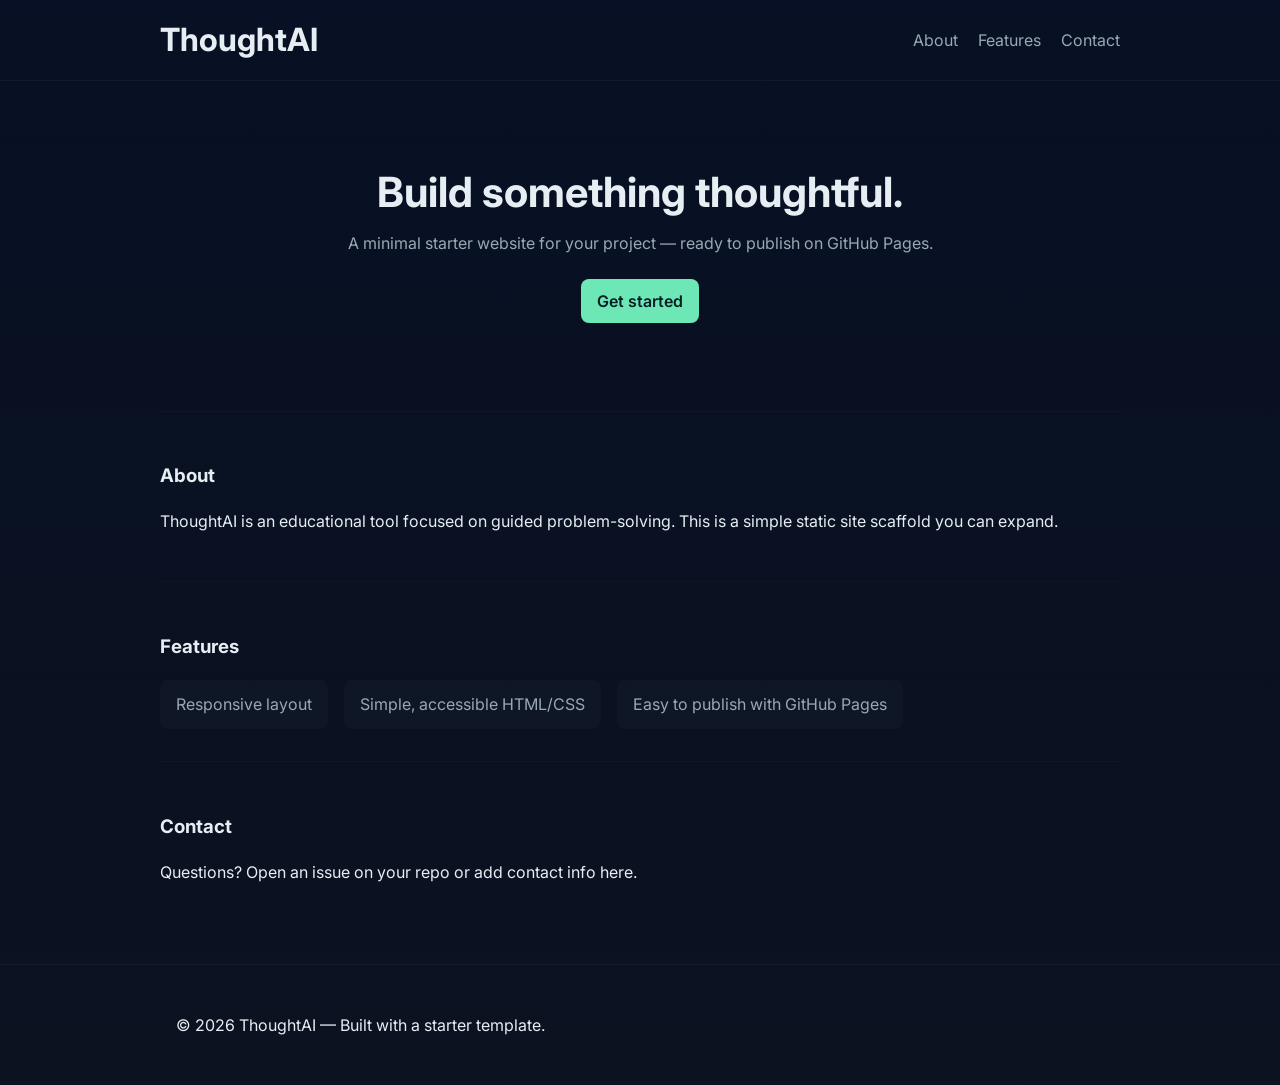
==== index.html @ 7b94b2cd "base website" ====
<!doctype html>
<html lang="en">
<head>
  <meta charset="utf-8" />
  <meta name="viewport" content="width=device-width, initial-scale=1" />
  <title>ThoughtAI — Starter Site</title>
  <meta name="description" content="Simple starter website for ThoughtAI" />
  <link rel="stylesheet" href="styles.css">
  <link href="https://fonts.googleapis.com/css2?family=Inter:wght@300;400;600;700&display=swap" rel="stylesheet">
</head>
<body>
  <header class="site-header">
    <div class="container">
      <h1 class="logo">ThoughtAI</h1>
      <nav class="nav">
        <a href="#about">About</a>
        <a href="#features">Features</a>
        <a href="#contact">Contact</a>
      </nav>
    </div>
  </header>

  <main>
    <section class="hero">
      <div class="container">
        <h2>Build something thoughtful.</h2>
        <p>A minimal starter website for your project — ready to publish on GitHub Pages.</p>
        <p><a class="btn" href="#features">Get started</a></p>
      </div>
    </section>

    <section id="about" class="container section">
      <h3>About</h3>
      <p>ThoughtAI is an educational tool focused on guided problem-solving. This is a simple static site scaffold you can expand.</p>
    </section>

    <section id="features" class="container section">
      <h3>Features</h3>
      <ul class="features">
        <li>Responsive layout</li>
        <li>Simple, accessible HTML/CSS</li>
        <li>Easy to publish with GitHub Pages</li>
      </ul>
    </section>

    <section id="contact" class="container section">
      <h3>Contact</h3>
      <p>Questions? Open an issue on your repo or add contact info here.</p>
    </section>
  </main>

  <footer class="site-footer">
    <div class="container">
      <p>&copy; <span id="year"></span> ThoughtAI — Built with a starter template.</p>
    </div>
  </footer>

  <script>
    document.getElementById('year').textContent = new Date().getFullYear();
  </script>
</body>
</html>
---- styles.css ----
:root{
  --bg:#0f1724;
  --card:#0b1220;
  --accent:#6ee7b7;
  --muted:#9aa8b2;
  --text:#e6eef3;
}
*{box-sizing:border-box}
body{font-family:Inter,system-ui,Arial,sans-serif;margin:0;background:linear-gradient(180deg,#071024 0%, #0b1220 100%);color:var(--text);line-height:1.5}
.container{max-width:960px;margin:0 auto;padding:1rem}
.site-header{border-bottom:1px solid rgba(255,255,255,0.04)}
.site-header .container{display:flex;align-items:center;justify-content:space-between;padding:1rem 0}
.logo{margin:0;font-weight:700}
.nav a{color:var(--muted);text-decoration:none;margin-left:1rem}
.hero{padding:4rem 0;text-align:center}
.hero h2{font-size:2rem;margin:0 0 .5rem}
.hero p{color:var(--muted);max-width:60ch;margin:0.5rem auto}
.btn{display:inline-block;margin-top:1rem;padding:.6rem 1rem;background:var(--accent);color:#042023;border-radius:8px;text-decoration:none;font-weight:600}
.section{padding:2rem 0;border-top:1px solid rgba(255,255,255,0.02)}
.features{display:flex;gap:1rem;flex-wrap:wrap;list-style:none;padding:0;margin:0}
.features li{background:rgba(255,255,255,0.02);padding:.8rem 1rem;border-radius:8px;color:var(--muted)}
.site-footer{border-top:1px solid rgba(255,255,255,0.04);padding:1rem 0;margin-top:2rem}
@media(min-width:760px){.hero h2{font-size:2.6rem}}
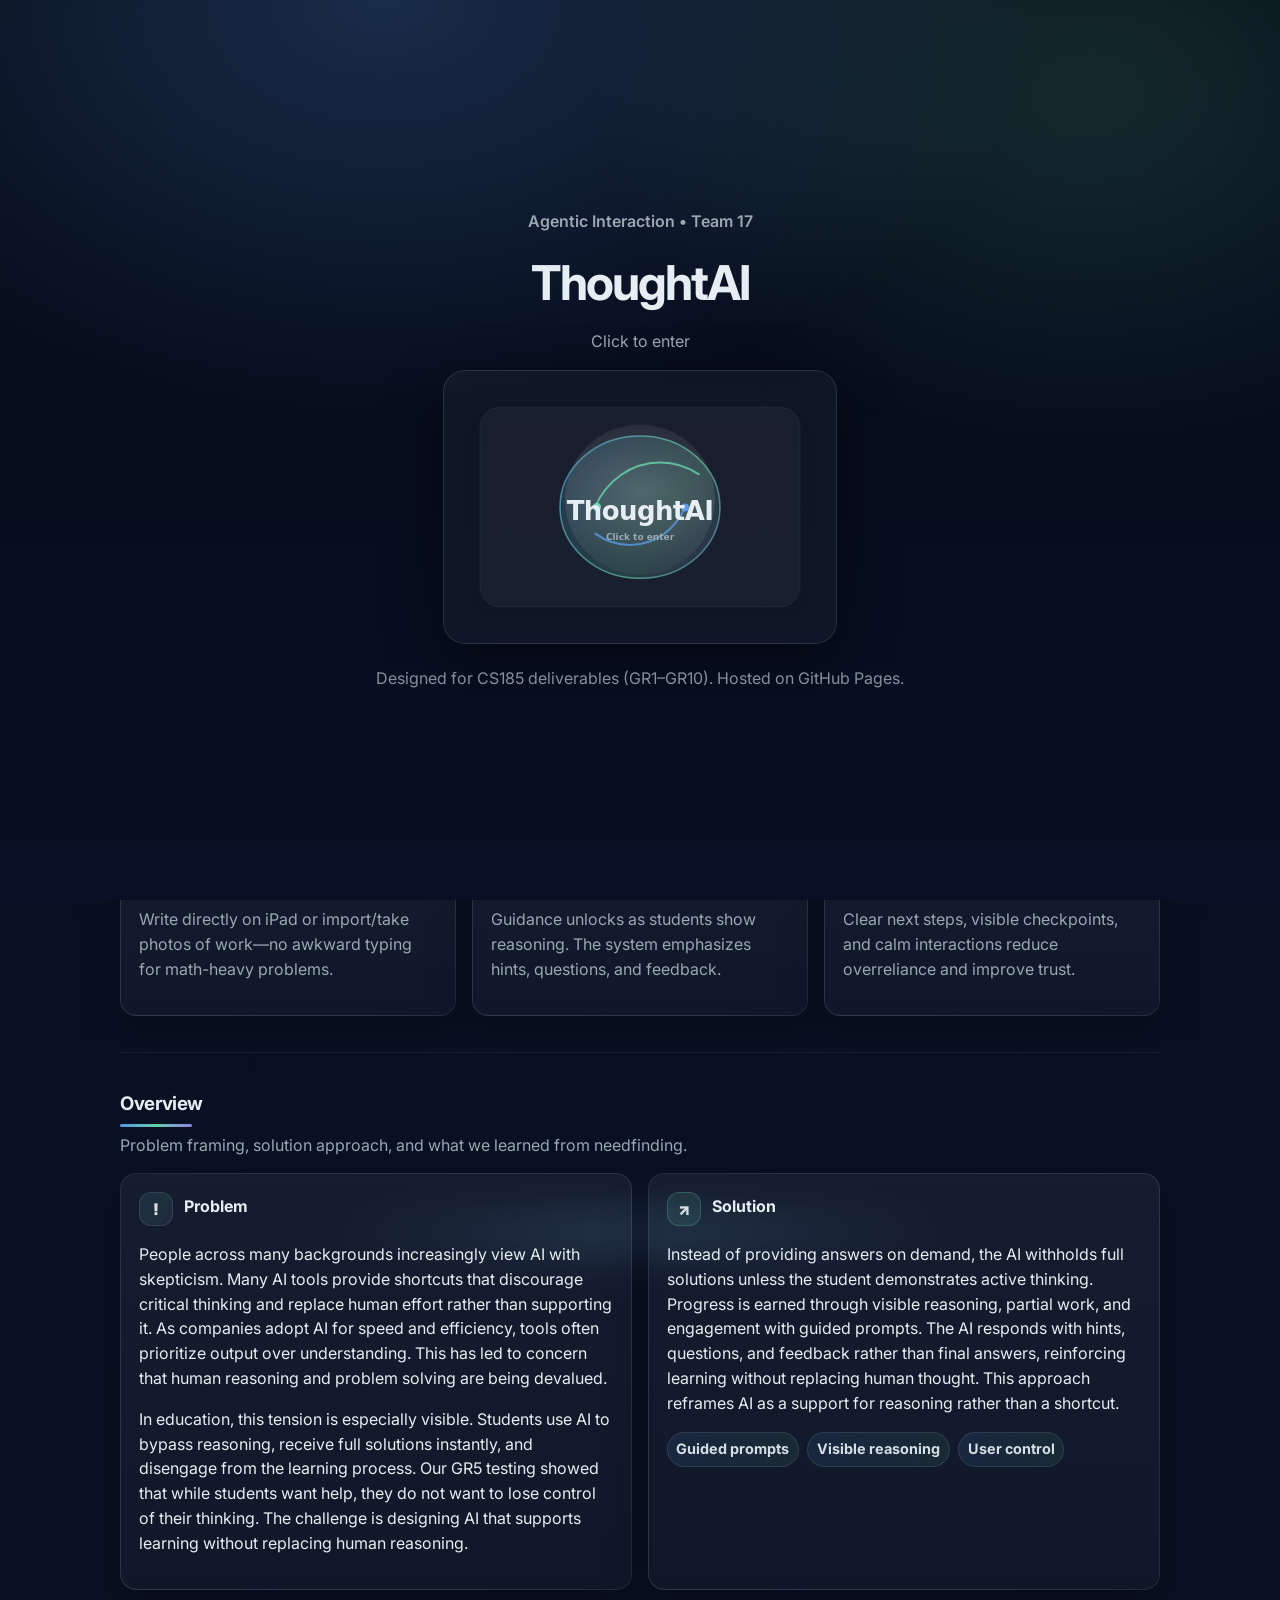
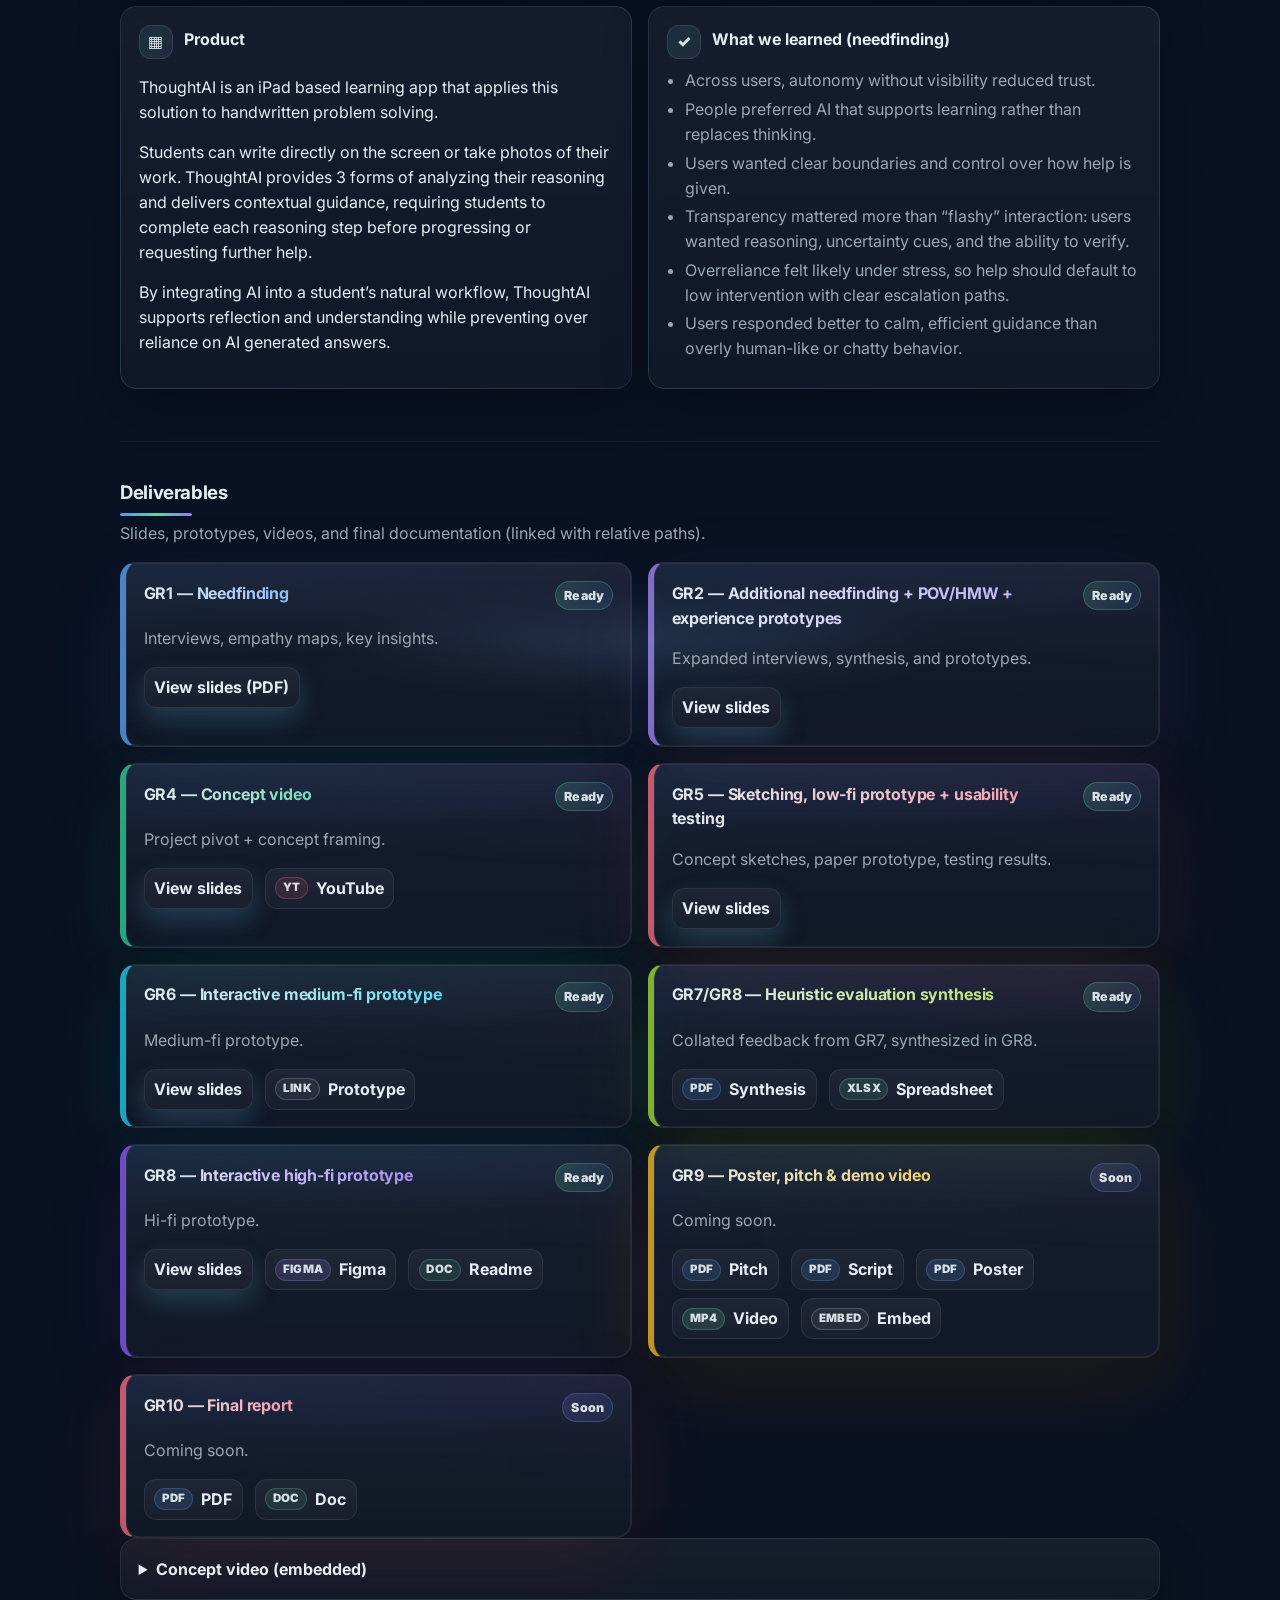
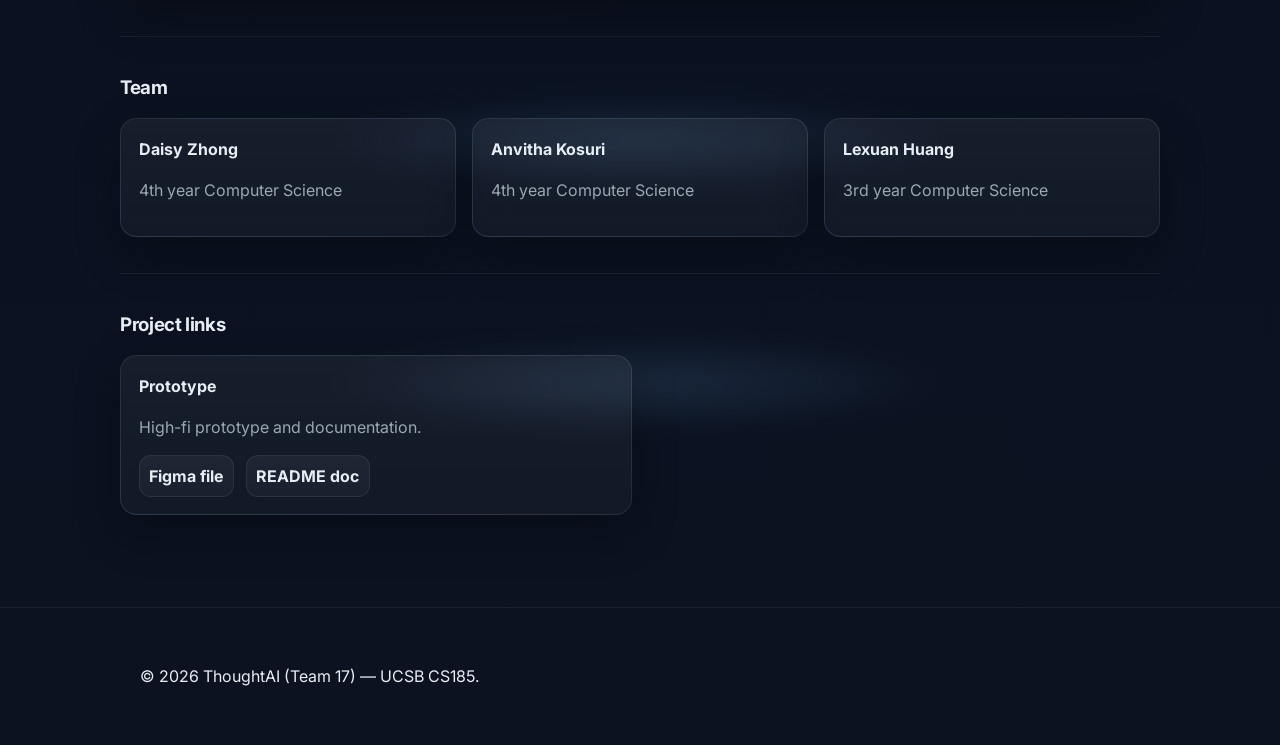
==== commit c1b7b148: "Updated ThoughtAI project" ====
--- a/index.html
+++ b/index.html
@@ -3,60 +3,386 @@
 <head>
   <meta charset="utf-8" />
   <meta name="viewport" content="width=device-width, initial-scale=1" />
-  <title>ThoughtAI — Starter Site</title>
-  <meta name="description" content="Simple starter website for ThoughtAI" />
+  <title>ThoughtAI — Team 17</title>
+  <meta name="description" content="ThoughtAI is an iPad-based learning app that helps students build critical thinking by earning AI help through demonstrated reasoning." />
   <link rel="stylesheet" href="styles.css">
   <link href="https://fonts.googleapis.com/css2?family=Inter:wght@300;400;600;700&display=swap" rel="stylesheet">
 </head>
 <body>
+  <div class="enter" id="enter" role="dialog" aria-labelledby="enter-title" aria-describedby="enter-desc">
+    <div class="enter-inner">
+      <p class="enter-kicker">Agentic Interaction • Team 17</p>
+      <h1 id="enter-title" class="enter-title">ThoughtAI</h1>
+      <p id="enter-desc" class="enter-desc">Click to enter</p>
+      <a class="enter-card" href="#overview" id="enter-cta" aria-label="Enter ThoughtAI project website">
+        <img class="enter-img" src="assets/thoughtai-mark.svg" alt="ThoughtAI mark" />
+      </a>
+      <p class="enter-sub">Designed for CS185 deliverables (GR1–GR10). Hosted on GitHub Pages.</p>
+    </div>
+  </div>
+
   <header class="site-header">
     <div class="container">
-      <h1 class="logo">ThoughtAI</h1>
+      <a class="logo" href="#top" aria-label="ThoughtAI home">ThoughtAI</a>
       <nav class="nav">
-        <a href="#about">About</a>
-        <a href="#features">Features</a>
-        <a href="#contact">Contact</a>
+        <a href="#overview">Overview</a>
+        <a href="#deliverables">Deliverables</a>
+        <a href="#team">Team</a>
+        <a href="#links">Links</a>
       </nav>
     </div>
   </header>
 
-  <main>
+  <main id="top">
     <section class="hero">
       <div class="container">
-        <h2>Build something thoughtful.</h2>
-        <p>A minimal starter website for your project — ready to publish on GitHub Pages.</p>
-        <p><a class="btn" href="#features">Get started</a></p>
-      </div>
-    </section>
-
-    <section id="about" class="container section">
-      <h3>About</h3>
-      <p>ThoughtAI is an educational tool focused on guided problem-solving. This is a simple static site scaffold you can expand.</p>
-    </section>
-
-    <section id="features" class="container section">
-      <h3>Features</h3>
-      <ul class="features">
-        <li>Responsive layout</li>
-        <li>Simple, accessible HTML/CSS</li>
-        <li>Easy to publish with GitHub Pages</li>
-      </ul>
-    </section>
-
-    <section id="contact" class="container section">
-      <h3>Contact</h3>
-      <p>Questions? Open an issue on your repo or add contact info here.</p>
+        <div class="hero-grid">
+          <div class="hero-copy">
+            <p class="pill">Value proposition</p>
+            <h2 class="gradient-title">ThoughtAI for critical thinking because critical thinking is critical.</h2>
+            <p>
+              ThoughtAI is an iPad-based learning app for handwritten problem solving. Instead of providing answers on demand,
+              ThoughtAI withholds full solutions unless students demonstrate active thinking through visible reasoning, partial work,
+              and engagement with guided prompts.
+            </p>
+            <div class="hero-stats" aria-label="Quick project highlights">
+              <div class="stat">
+                <div class="stat-k">Platform</div>
+                <div class="stat-v">iPad</div>
+              </div>
+              <div class="stat">
+                <div class="stat-k">Focus</div>
+                <div class="stat-v">Handwritten problem solving</div>
+              </div>
+              <div class="stat">
+                <div class="stat-k">Principle</div>
+                <div class="stat-v">Earned help, not shortcuts</div>
+              </div>
+            </div>
+            <p class="hero-actions">
+              <a class="btn" href="#deliverables">View deliverables</a>
+              <a class="btn btn-secondary" href="#overview">Project overview</a>
+            </p>
+          </div>
+
+          <div class="hero-visual" aria-label="ThoughtAI preview">
+            <div class="mockup card">
+              <div class="mockup-top">
+                <span class="mockup-dot dot-red" aria-hidden="true"></span>
+                <span class="mockup-dot dot-amber" aria-hidden="true"></span>
+                <span class="mockup-dot dot-green" aria-hidden="true"></span>
+                <span class="mockup-title">ThoughtAI • iPad learning workspace</span>
+              </div>
+              <div class="mockup-body">
+                <div class="mockup-screen">
+                  <img src="assets/thoughtai-mark.svg" alt="ThoughtAI preview graphic" />
+                </div>
+                <div class="mockup-caption">
+                  <span class="chip">Write</span>
+                  <span class="chip">Check</span>
+                  <span class="chip">Hints</span>
+                  <span class="chip">Tutor mode</span>
+                </div>
+              </div>
+            </div>
+            <a class="scroll-hint" href="#overview">Scroll to overview</a>
+          </div>
+        </div>
+      </div>
+    </section>
+
+    <section class="container section" id="features">
+      <header class="section-head">
+        <h3>Key features</h3>
+        <p class="muted">Designed to keep students thinking while still giving timely support.</p>
+      </header>
+      <div class="grid-3">
+        <div class="card feature" data-accent="cyan">
+          <div class="card-head">
+            <div class="card-icon" aria-hidden="true">✎</div>
+            <h4>Handwritten-first workflow</h4>
+          </div>
+          <p class="muted">Write directly on iPad or import/take photos of work—no awkward typing for math-heavy problems.</p>
+        </div>
+        <div class="card feature" data-accent="green">
+          <div class="card-head">
+            <div class="card-icon" aria-hidden="true">⇢</div>
+            <h4>Earned help</h4>
+          </div>
+          <p class="muted">Guidance unlocks as students show reasoning. The system emphasizes hints, questions, and feedback.</p>
+        </div>
+        <div class="card feature" data-accent="purple">
+          <div class="card-head">
+            <div class="card-icon" aria-hidden="true">◎</div>
+            <h4>Control + transparency</h4>
+          </div>
+          <p class="muted">Clear next steps, visible checkpoints, and calm interactions reduce overreliance and improve trust.</p>
+        </div>
+      </div>
+    </section>
+
+    <section id="overview" class="container section">
+      <header class="section-head">
+        <h3>Overview</h3>
+        <p class="muted">Problem framing, solution approach, and what we learned from needfinding.</p>
+      </header>
+      <div class="grid-2">
+        <div class="card">
+          <div class="card-head">
+            <div class="card-icon" aria-hidden="true">!</div>
+            <h4>Problem</h4>
+          </div>
+          <p>
+            People across many backgrounds increasingly view AI with skepticism. Many AI tools provide shortcuts that discourage critical thinking and replace human effort rather than supporting it. As companies adopt AI for speed and efficiency, tools often prioritize output over understanding. This has led to concern that human reasoning and problem solving are being devalued.
+          </p>
+          <p>
+            In education, this tension is especially visible. Students use AI to bypass reasoning, receive full solutions instantly, and disengage from the learning process. Our GR5 testing showed that while students want help, they do not want to lose control of their thinking. The challenge is designing AI that supports learning without replacing human reasoning.
+          </p>
+        </div>
+        <div class="card">
+          <div class="card-head">
+            <div class="card-icon card-icon-accent" aria-hidden="true">↗</div>
+            <h4>Solution</h4>
+          </div>
+          <p>
+            Instead of providing answers on demand, the AI withholds full solutions unless the student demonstrates active thinking. Progress is earned through visible reasoning, partial work, and engagement with guided prompts. The AI responds with hints, questions, and feedback rather than final answers, reinforcing learning without replacing human thought. This approach reframes AI as a support for reasoning rather than a shortcut.
+          </p>
+          <div class="chips" aria-label="Solution principles">
+            <span class="chip">Guided prompts</span>
+            <span class="chip">Visible reasoning</span>
+            <span class="chip">User control</span>
+          </div>
+        </div>
+      </div>
+
+      <div class="grid-2">
+        <div class="card">
+          <div class="card-head">
+            <div class="card-icon" aria-hidden="true">▦</div>
+            <h4>Product</h4>
+          </div>
+          <p>ThoughtAI is an iPad based learning app that applies this solution to handwritten problem solving.</p>
+          <p>
+            Students can write directly on the screen or take photos of their work. ThoughtAI provides 3 forms of analyzing their reasoning and delivers contextual guidance, requiring students to complete each reasoning step before progressing or requesting further help.
+          </p>
+          <p>
+            By integrating AI into a student’s natural workflow, ThoughtAI supports reflection and understanding while preventing over reliance on AI generated answers.
+          </p>
+        </div>
+        <div class="card">
+          <div class="card-head">
+            <div class="card-icon" aria-hidden="true">✓</div>
+            <h4>What we learned (needfinding)</h4>
+          </div>
+          <ul class="bullets">
+            <li>Across users, autonomy without visibility reduced trust.</li>
+            <li>People preferred AI that supports learning rather than replaces thinking.</li>
+            <li>Users wanted clear boundaries and control over how help is given.</li>
+            <li>Transparency mattered more than “flashy” interaction: users wanted reasoning, uncertainty cues, and the ability to verify.</li>
+            <li>Overreliance felt likely under stress, so help should default to low intervention with clear escalation paths.</li>
+            <li>Users responded better to calm, efficient guidance than overly human-like or chatty behavior.</li>
+          </ul>
+        </div>
+      </div>
+    </section>
+
+    <section id="deliverables" class="container section">
+      <header class="section-head">
+        <h3>Deliverables</h3>
+        <p class="muted">Slides, prototypes, videos, and final documentation (linked with relative paths).</p>
+      </header>
+      <div class="deliverables">
+        <article class="deliverable card" data-accent="blue">
+          <div class="deliverable-top">
+            <h4>GR1 — Needfinding</h4>
+            <span class="badge badge-ready">Ready</span>
+          </div>
+          <p class="muted">Interviews, empathy maps, key insights.</p>
+          <div class="links">
+            <a class="btn btn-view-slides" href="deliverables/GR1.pdf" target="_blank" rel="noopener">View slides (PDF)</a>
+          </div>
+        </article>
+
+        <article class="deliverable card" data-accent="purple">
+          <div class="deliverable-top">
+            <h4>GR2 — Additional needfinding + POV/HMW + experience prototypes</h4>
+            <span class="badge badge-ready">Ready</span>
+          </div>
+          <p class="muted">Expanded interviews, synthesis, and prototypes.</p>
+          <div class="links">
+            <a class="btn btn-view-slides" href="https://docs.google.com/presentation/d/1CuOZua4J1kDUw7StdjiP9on_pJ08F-g4msG1ZP2Azt0/edit?slide=id.g3c1fa0aa59b_0_0#slide=id.g3c1fa0aa59b_0_0" target="_blank" rel="noopener">View slides</a>
+          </div>
+        </article>
+
+        <article class="deliverable card" data-accent="green">
+          <div class="deliverable-top">
+            <h4>GR4 — Concept video</h4>
+            <span class="badge badge-ready">Ready</span>
+          </div>
+          <p class="muted">Project pivot + concept framing.</p>
+          <div class="links">
+            <a class="btn btn-view-slides" href="https://docs.google.com/presentation/d/1fJOVXM2m0dBIFv1YeGQss-tdcrzqQEIK-i4DpyvTQ9E/edit?slide=id.g3c45f335f2b_0_630#slide=id.g3c45f335f2b_0_630" target="_blank" rel="noopener">View slides</a>
+            <a data-kind="YT" href="https://youtube.com/shorts/eweid24nivI?feature=shared" rel="noreferrer noopener" target="_blank">YouTube</a>
+          </div>
+        </article>
+
+        <article class="deliverable card" data-accent="pink">
+          <div class="deliverable-top">
+            <h4>GR5 — Sketching, low-fi prototype + usability testing</h4>
+            <span class="badge badge-ready">Ready</span>
+          </div>
+          <p class="muted">Concept sketches, paper prototype, testing results.</p>
+          <div class="links">
+            <a class="btn btn-view-slides" href="https://docs.google.com/presentation/d/12KqCe8YB3QBWq6oyZggo7rqPoxQj_GoN4KDsXhCIGOw/edit?slide=id.g3c7268ab346_0_0#slide=id.g3c7268ab346_0_0" target="_blank" rel="noopener">View slides</a>
+          </div>
+        </article>
+
+        <article class="deliverable card" data-accent="cyan">
+          <div class="deliverable-top">
+            <h4>GR6 — Interactive medium-fi prototype</h4>
+            <span class="badge badge-ready">Ready</span>
+          </div>
+          <p class="muted">Medium-fi prototype.</p>
+          <div class="links">
+            <a class="btn btn-view-slides" href="https://docs.google.com/presentation/d/1fBjxh_tRVZeN11Wgs_yHb5_cxTo3aOQSI5TIek7tz_A/edit?slide=id.g3bf2324682f_0_0#slide=id.g3bf2324682f_0_0" target="_blank" rel="noopener">View slides</a>
+            <a data-kind="LINK" href="deliverables/GR6-prototype-link.html">Prototype</a>
+          </div>
+        </article>
+
+        <article class="deliverable card" data-accent="lime">
+          <div class="deliverable-top">
+            <h4>GR7/GR8 — Heuristic evaluation synthesis</h4>
+            <span class="badge badge-ready">Ready</span>
+          </div>
+          <p class="muted">Collated feedback from GR7, synthesized in GR8.</p>
+          <div class="links">
+            <a data-kind="PDF" href="deliverables/GR7-8-heuristic-synthesis.pdf">Synthesis</a>
+            <a data-kind="XLSX" href="deliverables/GR7-8-heuristic-synthesis.xlsx">Spreadsheet</a>
+          </div>
+        </article>
+
+        <article class="deliverable card" data-accent="violet">
+          <div class="deliverable-top">
+            <h4>GR8 — Interactive high-fi prototype</h4>
+            <span class="badge badge-ready">Ready</span>
+          </div>
+          <p class="muted">Hi-fi prototype.</p>
+          <div class="links">
+            <a class="btn btn-view-slides" href="https://docs.google.com/presentation/d/1HtC4F8CxmafxJ3enDP1PBwbTzmkywWEXZF84RDSFc7c/edit?slide=id.g3c5723b7cf3_0_1261#slide=id.g3c5723b7cf3_0_1261" target="_blank" rel="noopener">View slides</a>
+            <a data-kind="FIGMA" href="https://www.figma.com/design/cyCgAJYGy612MWPMXerbW9/ThoughtAI?node-id=0-1&p=f" rel="noreferrer noopener" target="_blank">Figma</a>
+            <a data-kind="DOC" href="https://docs.google.com/document/d/1VAVI8iyTiMWJcufIeCyEmv0zfN8dpG8DJe1Fra4Yny0/edit?usp=sharing" rel="noreferrer noopener" target="_blank">Readme</a>
+          </div>
+        </article>
+
+        <article class="deliverable card" data-accent="amber">
+          <div class="deliverable-top">
+            <h4>GR9 — Poster, pitch &amp; demo video</h4>
+            <span class="badge badge-soon">Soon</span>
+          </div>
+          <p class="muted">Coming soon.</p>
+          <div class="links">
+            <a data-kind="PDF" href="deliverables/GR9-pitch.pdf">Pitch</a>
+            <a data-kind="PDF" href="deliverables/GR9-script.pdf">Script</a>
+            <a data-kind="PDF" href="deliverables/GR9-poster.pdf">Poster</a>
+            <a data-kind="MP4" href="deliverables/GR9-demo-video.mp4">Video</a>
+            <a data-kind="EMBED" href="deliverables/GR9-demo-video.html">Embed</a>
+          </div>
+        </article>
+
+        <article class="deliverable card" data-accent="red">
+          <div class="deliverable-top">
+            <h4>GR10 — Final report</h4>
+            <span class="badge badge-soon">Soon</span>
+          </div>
+          <p class="muted">Coming soon.</p>
+          <div class="links">
+            <a data-kind="PDF" href="deliverables/GR10-final-report.pdf">PDF</a>
+            <a data-kind="DOC" href="deliverables/GR10-final-report.html">Doc</a>
+          </div>
+        </article>
+      </div>
+
+      <details class="embed card">
+        <summary><strong>Concept video (embedded)</strong></summary>
+        <div class="embed-frame">
+          <iframe
+            title="ThoughtAI concept video (YouTube)"
+            src="https://www.youtube-nocookie.com/embed/eweid24nivI"
+            allow="accelerometer; autoplay; clipboard-write; encrypted-media; gyroscope; picture-in-picture; web-share"
+            allowfullscreen></iframe>
+        </div>
+        <p class="muted small">If the embed fails, use the YouTube link above.</p>
+      </details>
+    </section>
+
+    <section id="team" class="container section">
+      <h3>Team</h3>
+      <div class="grid-3">
+        <div class="card">
+          <h4>Daisy Zhong</h4>
+          <p class="muted">4th year Computer Science</p>
+        </div>
+        <div class="card">
+          <h4>Anvitha Kosuri</h4>
+          <p class="muted">4th year Computer Science</p>
+        </div>
+        <div class="card">
+          <h4>Lexuan Huang</h4>
+          <p class="muted">3rd year Computer Science</p>
+        </div>
+      </div>
+    </section>
+
+    <section id="links" class="container section">
+      <h3>Project links</h3>
+      <div class="grid-2">
+        <div class="card">
+          <h4>Prototype</h4>
+          <p class="muted">
+            High-fi prototype and documentation.
+          </p>
+          <div class="links">
+            <a href="https://www.figma.com/design/cyCgAJYGy612MWPMXerbW9/ThoughtAI?node-id=0-1&p=f" rel="noreferrer noopener" target="_blank">Figma file</a>
+            <a href="https://docs.google.com/document/d/1VAVI8iyTiMWJcufIeCyEmv0zfN8dpG8DJe1Fra4Yny0/edit?usp=sharing" rel="noreferrer noopener" target="_blank">README doc</a>
+          </div>
+        </div>
+      </div>
     </section>
   </main>
 
   <footer class="site-footer">
     <div class="container">
-      <p>&copy; <span id="year"></span> ThoughtAI — Built with a starter template.</p>
+      <p>&copy; <span id="year"></span> ThoughtAI (Team 17) — UCSB CS185.</p>
     </div>
   </footer>
 
   <script>
     document.getElementById('year').textContent = new Date().getFullYear();
+    (function () {
+      const enter = document.getElementById('enter');
+      const cta = document.getElementById('enter-cta');
+      if (!enter || !cta) return;
+
+      function dismissEnter() {
+        enter.setAttribute('data-dismissed', 'true');
+        enter.classList.add('is-dismissed');
+        window.setTimeout(() => enter.remove(), 450);
+      }
+
+      cta.addEventListener('click', (e) => {
+        const href = cta.getAttribute('href');
+        if (href && href.startsWith('#')) {
+          e.preventDefault();
+          dismissEnter();
+          const el = document.querySelector(href);
+          if (el) el.scrollIntoView({ behavior: 'smooth', block: 'start' });
+          history.replaceState(null, '', href);
+        }
+      });
+
+      // If user loads a deep link, skip the enter screen.
+      if (location.hash && location.hash !== '#top') dismissEnter();
+    })();
   </script>
 </body>
 </html>
--- a/styles.css
+++ b/styles.css
@@ -1,23 +1,649 @@
-:root{
-  --bg:#0f1724;
-  --card:#0b1220;
-  --accent:#6ee7b7;
-  --muted:#9aa8b2;
-  --text:#e6eef3;
-}
-*{box-sizing:border-box}
-body{font-family:Inter,system-ui,Arial,sans-serif;margin:0;background:linear-gradient(180deg,#071024 0%, #0b1220 100%);color:var(--text);line-height:1.5}
-.container{max-width:960px;margin:0 auto;padding:1rem}
-.site-header{border-bottom:1px solid rgba(255,255,255,0.04)}
-.site-header .container{display:flex;align-items:center;justify-content:space-between;padding:1rem 0}
-.logo{margin:0;font-weight:700}
-.nav a{color:var(--muted);text-decoration:none;margin-left:1rem}
-.hero{padding:4rem 0;text-align:center}
-.hero h2{font-size:2rem;margin:0 0 .5rem}
-.hero p{color:var(--muted);max-width:60ch;margin:0.5rem auto}
-.btn{display:inline-block;margin-top:1rem;padding:.6rem 1rem;background:var(--accent);color:#042023;border-radius:8px;text-decoration:none;font-weight:600}
-.section{padding:2rem 0;border-top:1px solid rgba(255,255,255,0.02)}
-.features{display:flex;gap:1rem;flex-wrap:wrap;list-style:none;padding:0;margin:0}
-.features li{background:rgba(255,255,255,0.02);padding:.8rem 1rem;border-radius:8px;color:var(--muted)}
-.site-footer{border-top:1px solid rgba(255,255,255,0.04);padding:1rem 0;margin-top:2rem}
-@media(min-width:760px){.hero h2{font-size:2.6rem}}
+:root {
+  --bg: #071024;
+  --bg2: #0b1220;
+  --card: rgba(255, 255, 255, 0.04);
+  --card2: rgba(255, 255, 255, 0.06);
+  --stroke: rgba(255, 255, 255, 0.08);
+  --accent: #6ee7b7;
+  --accent2: #60a5fa;
+  --accent3: #a78bfa;
+  --accent4: #fb7185;
+  --a-blue: #60a5fa;
+  --a-purple: #a78bfa;
+  --a-green: #34d399;
+  --a-pink: #fb7185;
+  --a-cyan: #22d3ee;
+  --a-lime: #a3e635;
+  --a-violet: #8b5cf6;
+  --a-amber: #fbbf24;
+  --a-red: #fb7185;
+  --muted: #9aa8b2;
+  --text: #e6eef3;
+  --shadow: 0 20px 60px rgba(0, 0, 0, 0.45);
+  --radius: 16px;
+}
+
+* { box-sizing: border-box; }
+html { scroll-behavior: smooth; }
+body {
+  font-family: Inter, system-ui, -apple-system, Segoe UI, Arial, sans-serif;
+  margin: 0;
+  background: radial-gradient(1200px 600px at 30% 0%, rgba(96,165,250,0.18), transparent 60%),
+              radial-gradient(900px 500px at 80% 10%, rgba(110,231,183,0.12), transparent 55%),
+              linear-gradient(180deg, var(--bg) 0%, var(--bg2) 100%);
+  color: var(--text);
+  line-height: 1.55;
+}
+
+body::before{
+  content:"";
+  position:fixed;
+  inset:0;
+  pointer-events:none;
+  background:
+    linear-gradient(rgba(255,255,255,0.04) 1px, transparent 1px),
+    linear-gradient(90deg, rgba(255,255,255,0.03) 1px, transparent 1px);
+  background-size: 56px 56px, 56px 56px;
+  opacity: 0.14;
+  mask-image: radial-gradient(closest-side at 45% 10%, rgba(0,0,0,0.9), transparent 75%);
+}
+
+::selection{
+  background: rgba(110,231,183,0.28);
+  color: var(--text);
+}
+
+.gradient-title{
+  background: linear-gradient(90deg, rgba(96,165,250,1), rgba(110,231,183,1), rgba(167,139,250,1));
+  -webkit-background-clip: text;
+  background-clip: text;
+  color: transparent;
+  text-shadow: 0 18px 60px rgba(96,165,250,0.12);
+}
+
+code { font-family: ui-monospace, SFMono-Regular, Menlo, Monaco, Consolas, "Liberation Mono", "Courier New", monospace; }
+
+.container { max-width: 1040px; margin: 0 auto; padding: 1.25rem; }
+
+.site-header {
+  position: sticky;
+  top: 0;
+  z-index: 10;
+  border-bottom: 1px solid rgba(255, 255, 255, 0.06);
+  background: rgba(7, 16, 36, 0.72);
+  backdrop-filter: blur(12px);
+}
+.site-header .container {
+  display: flex;
+  align-items: center;
+  justify-content: space-between;
+  gap: 1rem;
+  padding-top: 0.9rem;
+  padding-bottom: 0.9rem;
+}
+.logo {
+  color: var(--text);
+  text-decoration: none;
+  font-weight: 800;
+  letter-spacing: -0.02em;
+}
+.nav { display: flex; flex-wrap: wrap; gap: 0.25rem 0.75rem; justify-content: flex-end; }
+.nav a {
+  color: var(--muted);
+  text-decoration: none;
+  font-weight: 600;
+  padding: 0.4rem 0.55rem;
+  border-radius: 10px;
+}
+.nav a:hover { color: var(--text); background: rgba(255, 255, 255, 0.04); }
+
+.nav a:nth-child(1){ box-shadow: inset 0 -1px 0 rgba(96,165,250,0.0); }
+.nav a:nth-child(2){ box-shadow: inset 0 -1px 0 rgba(110,231,183,0.0); }
+.nav a:nth-child(3){ box-shadow: inset 0 -1px 0 rgba(167,139,250,0.0); }
+.nav a:nth-child(4){ box-shadow: inset 0 -1px 0 rgba(251,113,133,0.0); }
+.nav a:nth-child(1):hover{ box-shadow: inset 0 -2px 0 rgba(96,165,250,0.55); }
+.nav a:nth-child(2):hover{ box-shadow: inset 0 -2px 0 rgba(110,231,183,0.55); }
+.nav a:nth-child(3):hover{ box-shadow: inset 0 -2px 0 rgba(167,139,250,0.55); }
+.nav a:nth-child(4):hover{ box-shadow: inset 0 -2px 0 rgba(251,113,133,0.55); }
+
+.hero { padding: 4.25rem 0 2.75rem; text-align: center; position: relative; }
+.hero::after{
+  content:"";
+  position:absolute;
+  left:50%;
+  top:14%;
+  transform:translateX(-50%);
+  width:min(980px, 92vw);
+  height: 320px;
+  background: radial-gradient(closest-side, rgba(110,231,183,0.16), transparent 60%),
+              radial-gradient(closest-side, rgba(96,165,250,0.18), transparent 58%),
+              radial-gradient(closest-side, rgba(167,139,250,0.14), transparent 60%);
+  filter: blur(14px);
+  opacity: 0.9;
+  z-index: -1;
+}
+.pill {
+  display: inline-block;
+  padding: 0.35rem 0.65rem;
+  border: 1px solid rgba(255, 255, 255, 0.12);
+  background:
+    linear-gradient(90deg, rgba(96,165,250,0.10), rgba(110,231,183,0.08), rgba(167,139,250,0.08));
+  border-radius: 999px;
+  color: var(--muted);
+  font-weight: 600;
+  margin: 0 0 0.9rem;
+}
+.hero h2 {
+  font-size: 2.05rem;
+  line-height: 1.1;
+  margin: 0 auto 0.85rem;
+  max-width: 28ch;
+  letter-spacing: -0.03em;
+}
+.hero p {
+  color: var(--muted);
+  max-width: 72ch;
+  margin: 0.5rem auto;
+}
+.hero-actions {
+  display: flex;
+  gap: 0.75rem;
+  justify-content: center;
+  align-items: center;
+  flex-wrap: wrap;
+  margin-top: 1.25rem;
+}
+
+.hero-grid{
+  display: grid;
+  grid-template-columns: 1fr;
+  gap: 1.25rem;
+  align-items: start;
+}
+.hero-copy{
+  text-align: center;
+}
+.hero-visual{
+  display: grid;
+  gap: 0.75rem;
+  justify-items: center;
+}
+.mockup{
+  width: min(520px, 100%);
+  padding: 0.9rem;
+}
+.mockup-top{
+  display: flex;
+  align-items: center;
+  gap: 0.45rem;
+  padding: 0.15rem 0.1rem 0.75rem;
+  border-bottom: 1px solid rgba(255,255,255,0.08);
+}
+.mockup-dot{
+  width: 10px;
+  height: 10px;
+  border-radius: 999px;
+  display: inline-block;
+  box-shadow: 0 0 0 1px rgba(255,255,255,0.10) inset;
+}
+.dot-red{ background: rgba(251,113,133,0.85); }
+.dot-amber{ background: rgba(251,191,36,0.85); }
+.dot-green{ background: rgba(52,211,153,0.85); }
+.mockup-title{
+  margin-left: 0.35rem;
+  font-weight: 850;
+  letter-spacing: -0.01em;
+  color: rgba(230,238,243,0.92);
+  font-size: 0.95rem;
+}
+.mockup-body{ padding-top: 0.85rem; }
+.mockup-screen{
+  border-radius: 18px;
+  overflow: hidden;
+  border: 1px solid rgba(255,255,255,0.10);
+  background: radial-gradient(600px 240px at 20% 0%, rgba(96,165,250,0.22), transparent 65%),
+              radial-gradient(600px 240px at 80% 0%, rgba(110,231,183,0.20), transparent 62%),
+              linear-gradient(180deg, rgba(255,255,255,0.06), rgba(255,255,255,0.03));
+  box-shadow: 0 18px 60px rgba(0,0,0,0.30);
+}
+.mockup-screen img{
+  width: 100%;
+  height: auto;
+  display: block;
+  opacity: 0.95;
+}
+.mockup-caption{
+  display: flex;
+  flex-wrap: wrap;
+  gap: 0.5rem;
+  justify-content: center;
+  margin-top: 0.85rem;
+}
+.scroll-hint{
+  color: rgba(230,238,243,0.92);
+  text-decoration: none;
+  font-weight: 800;
+  padding: 0.55rem 0.8rem;
+  border-radius: 999px;
+  border: 1px solid rgba(255,255,255,0.12);
+  background: linear-gradient(90deg, rgba(96,165,250,0.12), rgba(110,231,183,0.10), rgba(167,139,250,0.10));
+  transition: transform 160ms ease, background 160ms ease;
+}
+.scroll-hint:hover{ transform: translateY(-1px); background: rgba(255,255,255,0.08); }
+
+.hero-stats{
+  display:grid;
+  grid-template-columns: 1fr;
+  gap: 0.75rem;
+  max-width: 820px;
+  margin: 1.25rem auto 0;
+}
+.stat{
+  background: rgba(255,255,255,0.03);
+  border: 1px solid rgba(255,255,255,0.08);
+  border-radius: 16px;
+  padding: 0.85rem 0.9rem;
+  text-align: left;
+  box-shadow: 0 14px 40px rgba(0,0,0,0.22);
+}
+.stat-k{
+  color: rgba(154,168,178,0.9);
+  font-weight: 700;
+  font-size: 0.92rem;
+}
+.stat-v{
+  margin-top: 0.15rem;
+  font-weight: 850;
+  letter-spacing: -0.02em;
+}
+
+.btn {
+  display: inline-block;
+  padding: 0.7rem 1rem;
+  background: linear-gradient(90deg, rgba(110,231,183,1), rgba(96,165,250,0.95));
+  color: #041a1d;
+  border-radius: 12px;
+  text-decoration: none;
+  font-weight: 800;
+  border: 1px solid rgba(255, 255, 255, 0.12);
+  box-shadow: 0 12px 30px rgba(96,165,250,0.14), 0 10px 25px rgba(110, 231, 183, 0.10);
+}
+.btn:hover { filter: brightness(1.05); transform: translateY(-1px); }
+.btn:focus-visible, .nav a:focus-visible, .links a:focus-visible, .enter-card:focus-visible{
+  outline: 2px solid rgba(96,165,250,0.75);
+  outline-offset: 3px;
+}
+.btn-secondary {
+  background: linear-gradient(90deg, rgba(167,139,250,0.14), rgba(255, 255, 255, 0.05));
+  color: var(--text);
+  box-shadow: none;
+}
+.btn-secondary:hover { background: rgba(255, 255, 255, 0.08); }
+
+.section { padding: 2.25rem 0; border-top: 1px solid rgba(255, 255, 255, 0.06); }
+.section h3 { margin: 0 0 1rem; letter-spacing: -0.02em; }
+
+.section{
+  position: relative;
+}
+.section::before{
+  content:"";
+  position:absolute;
+  left:50%;
+  top: 10%;
+  transform: translateX(-50%);
+  width: min(1080px, 94vw);
+  height: 160px;
+  background: radial-gradient(closest-side, rgba(96,165,250,0.10), transparent 60%),
+              radial-gradient(closest-side, rgba(110,231,183,0.08), transparent 60%),
+              radial-gradient(closest-side, rgba(167,139,250,0.08), transparent 60%);
+  filter: blur(14px);
+  opacity: 0.65;
+  z-index: -1;
+}
+
+.section-head{
+  display:flex;
+  flex-direction: column;
+  gap: 0.35rem;
+  margin-bottom: 1rem;
+}
+.section-head h3{ margin: 0; }
+.section-head p{ margin: 0; }
+
+.section-head h3{
+  position: relative;
+  width: fit-content;
+}
+.section-head h3::after{
+  content:"";
+  display:block;
+  height: 3px;
+  width: 72px;
+  margin-top: 0.35rem;
+  border-radius: 999px;
+  background: linear-gradient(90deg, var(--accent2), var(--accent), var(--accent3));
+  opacity: 0.9;
+}
+
+.card {
+  background: linear-gradient(180deg, rgba(255, 255, 255, 0.05), rgba(255, 255, 255, 0.03));
+  border: 1px solid rgba(255, 255, 255, 0.08);
+  border-radius: var(--radius);
+  padding: 1.1rem 1.1rem;
+  box-shadow: 0 18px 45px rgba(0, 0, 0, 0.28);
+  position: relative;
+}
+.card::before{
+  content:"";
+  position:absolute;
+  inset: -1px;
+  border-radius: calc(var(--radius) + 1px);
+  padding: 1px;
+  background: linear-gradient(135deg,
+    rgba(96,165,250,0.0),
+    rgba(96,165,250,0.18),
+    rgba(110,231,183,0.14),
+    rgba(167,139,250,0.16),
+    rgba(251,113,133,0.10),
+    rgba(96,165,250,0.0)
+  );
+  opacity: 0.55;
+  -webkit-mask: linear-gradient(#000 0 0) content-box, linear-gradient(#000 0 0);
+  -webkit-mask-composite: xor;
+  mask-composite: exclude;
+  pointer-events:none;
+}
+.card h4 { margin: 0 0 0.35rem; }
+.card:hover{
+  border-color: rgba(255,255,255,0.14);
+  transform: translateY(-1px);
+}
+.card{ transition: transform 160ms ease, border-color 160ms ease, background 160ms ease; }
+
+.card-head{
+  display:flex;
+  align-items: center;
+  gap: 0.7rem;
+  margin-bottom: 0.6rem;
+}
+.card-icon{
+  width: 34px;
+  height: 34px;
+  border-radius: 12px;
+  display:grid;
+  place-items:center;
+  font-weight: 900;
+  color: rgba(230,238,243,0.92);
+  background: rgba(255,255,255,0.04);
+  border: 1px solid rgba(255,255,255,0.10);
+}
+.card-icon{
+  background: linear-gradient(135deg, rgba(96,165,250,0.12), rgba(110,231,183,0.10), rgba(167,139,250,0.10));
+}
+.card-icon-accent{
+  background: rgba(110,231,183,0.10);
+  border-color: rgba(110,231,183,0.22);
+}
+
+.chips{ display:flex; flex-wrap: wrap; gap: 0.5rem; margin-top: 0.85rem; }
+.chip{
+  display:inline-flex;
+  align-items:center;
+  padding: 0.35rem 0.55rem;
+  border-radius: 999px;
+  border: 1px solid rgba(255,255,255,0.10);
+  background: linear-gradient(90deg, rgba(96,165,250,0.10), rgba(110,231,183,0.08));
+  color: rgba(230,238,243,0.92);
+  font-weight: 700;
+  font-size: 0.9rem;
+}
+
+.muted { color: var(--muted); }
+.small { font-size: 0.92rem; }
+
+.grid-2 { display: grid; grid-template-columns: 1fr; gap: 1rem; margin: 1rem 0; }
+.grid-3 { display: grid; grid-template-columns: 1fr; gap: 1rem; }
+
+.bullets { margin: 0; padding-left: 1.15rem; color: var(--muted); }
+.bullets li { margin: 0.25rem 0; }
+
+.deliverables { display: grid; grid-template-columns: 1fr; gap: 1rem; margin-top: 1rem; }
+.deliverable h4 { margin: 0 0 0.4rem; letter-spacing: -0.01em; }
+
+.deliverable.card{
+  overflow: hidden;
+}
+.deliverable.card::after{
+  content:"";
+  position:absolute;
+  inset: 0;
+  background: radial-gradient(800px 180px at 0% 0%, rgba(96,165,250,0.16), transparent 60%),
+              radial-gradient(800px 180px at 100% 0%, rgba(167,139,250,0.12), transparent 60%);
+  opacity: 0.55;
+  pointer-events:none;
+  z-index: 0;
+}
+.deliverable.card > *{ position: relative; z-index: 1; }
+
+.deliverable.card{
+  --accentX: var(--a-blue);
+  border-left: 6px solid color-mix(in srgb, var(--accentX) 75%, transparent);
+  box-shadow:
+    0 18px 45px rgba(0,0,0,0.28),
+    0 0 0 1px rgba(255,255,255,0.06) inset,
+    0 22px 80px color-mix(in srgb, var(--accentX) 12%, transparent);
+}
+.deliverable.card:hover{
+  box-shadow:
+    0 18px 45px rgba(0,0,0,0.28),
+    0 0 0 1px rgba(255,255,255,0.06) inset,
+    0 26px 110px color-mix(in srgb, var(--accentX) 18%, transparent);
+}
+
+.deliverable.card[data-accent="blue"]{ --accentX: var(--a-blue); }
+.deliverable.card[data-accent="purple"]{ --accentX: var(--a-purple); }
+.deliverable.card[data-accent="green"]{ --accentX: var(--a-green); }
+.deliverable.card[data-accent="pink"]{ --accentX: var(--a-pink); }
+.deliverable.card[data-accent="cyan"]{ --accentX: var(--a-cyan); }
+.deliverable.card[data-accent="lime"]{ --accentX: var(--a-lime); }
+.deliverable.card[data-accent="violet"]{ --accentX: var(--a-violet); }
+.deliverable.card[data-accent="amber"]{ --accentX: var(--a-amber); }
+.deliverable.card[data-accent="red"]{ --accentX: var(--a-red); }
+
+.deliverable-top h4{
+  margin: 0;
+}
+.deliverable-top h4{
+  background: linear-gradient(90deg, rgba(230,238,243,0.98), color-mix(in srgb, var(--accentX) 65%, rgba(230,238,243,0.98)));
+  -webkit-background-clip: text;
+  background-clip: text;
+  color: transparent;
+}
+
+.deliverable-top{
+  display:flex;
+  align-items:flex-start;
+  justify-content: space-between;
+  gap: 0.75rem;
+}
+.badge{
+  display:inline-flex;
+  align-items:center;
+  padding: 0.25rem 0.5rem;
+  border-radius: 999px;
+  font-weight: 900;
+  letter-spacing: 0.02em;
+  font-size: 0.78rem;
+  border: 1px solid rgba(255,255,255,0.12);
+  background: rgba(255,255,255,0.03);
+  color: rgba(230,238,243,0.92);
+  white-space: nowrap;
+}
+.badge-ready{
+  border-color: rgba(110,231,183,0.24);
+  background: linear-gradient(90deg, rgba(110,231,183,0.16), rgba(96,165,250,0.10));
+}
+.badge-soon{
+  border-color: rgba(96,165,250,0.26);
+  background: linear-gradient(90deg, rgba(167,139,250,0.14), rgba(96,165,250,0.10));
+}
+
+.links { display: flex; flex-wrap: wrap; gap: 0.5rem 0.75rem; margin-top: 0.7rem; }
+.links a {
+  color: var(--text);
+  text-decoration: none;
+  font-weight: 700;
+  padding: 0.45rem 0.6rem;
+  border-radius: 12px;
+  background:
+    linear-gradient(180deg, rgba(255, 255, 255, 0.05), rgba(255, 255, 255, 0.03));
+  border: 1px solid rgba(255, 255, 255, 0.08);
+  transition: background 160ms ease, transform 160ms ease, border-color 160ms ease;
+}
+.links a:hover { background: rgba(255, 255, 255, 0.07); }
+.links a:hover{ transform: translateY(-1px); border-color: rgba(255,255,255,0.14); }
+
+.links a[data-kind]{
+  display: inline-flex;
+  align-items: center;
+  gap: 0.5rem;
+}
+.links a[data-kind]::before{
+  content: attr(data-kind);
+  display: inline-flex;
+  align-items: center;
+  justify-content: center;
+  height: 20px;
+  padding: 0 0.4rem;
+  border-radius: 999px;
+  font-size: 0.72rem;
+  font-weight: 950;
+  letter-spacing: 0.03em;
+  border: 1px solid rgba(255,255,255,0.14);
+  background: rgba(255,255,255,0.06);
+  color: rgba(230,238,243,0.92);
+}
+.links a[data-kind="PDF"]::before{
+  border-color: rgba(96,165,250,0.24);
+  background: rgba(96,165,250,0.14);
+}
+.links a[data-kind="PPT"]::before{
+  border-color: rgba(251,113,133,0.24);
+  background: rgba(251,113,133,0.14);
+}
+.links a[data-kind="MP4"]::before{
+  border-color: rgba(110,231,183,0.24);
+  background: rgba(110,231,183,0.14);
+}
+.links a[data-kind="YT"]::before{
+  border-color: rgba(251,113,133,0.26);
+  background: rgba(251,113,133,0.10);
+}
+.links a[data-kind="FIGMA"]::before{
+  border-color: rgba(167,139,250,0.26);
+  background: rgba(167,139,250,0.14);
+}
+.links a[data-kind="DOC"]::before{
+  border-color: rgba(110,231,183,0.20);
+  background: rgba(110,231,183,0.10);
+}
+.links a[data-kind="XLSX"]::before{
+  border-color: rgba(110,231,183,0.22);
+  background: rgba(110,231,183,0.12);
+}
+.links a[data-kind="EMBED"]::before,
+.links a[data-kind="LINK"]::before{
+  border-color: rgba(255,255,255,0.18);
+  background: rgba(255,255,255,0.06);
+}
+
+.embed summary { cursor: pointer; }
+.embed-frame { margin-top: 0.9rem; }
+.embed-frame iframe {
+  width: 100%;
+  aspect-ratio: 16 / 9;
+  border: 0;
+  border-radius: 14px;
+  background: rgba(0,0,0,0.2);
+}
+
+.btn-view-slides {
+  display: inline-flex;
+  align-items: center;
+  padding: 0.55rem 1rem;
+  border-radius: 12px;
+  font-weight: 700;
+  text-decoration: none;
+  background: linear-gradient(90deg, rgba(96,165,250,0.25), rgba(110,231,183,0.2));
+  color: var(--text);
+  border: 1px solid rgba(255,255,255,0.12);
+  transition: background 160ms ease, transform 160ms ease;
+}
+.btn-view-slides:hover {
+  background: linear-gradient(90deg, rgba(96,165,250,0.35), rgba(110,231,183,0.28));
+  transform: translateY(-1px);
+}
+
+.site-footer { border-top: 1px solid rgba(255, 255, 255, 0.06); padding: 1.25rem 0; margin-top: 2.5rem; }
+
+/* Enter screen (Chatatouille-inspired) */
+.enter {
+  position: fixed;
+  inset: 0;
+  z-index: 100;
+  display: grid;
+  place-items: center;
+  padding: 1.25rem;
+  background: radial-gradient(1100px 700px at 30% 0%, rgba(96,165,250,0.22), transparent 60%),
+              radial-gradient(900px 650px at 85% 10%, rgba(110,231,183,0.14), transparent 55%),
+              linear-gradient(180deg, #050a16, #071024);
+}
+.enter-inner { text-align: center; max-width: 740px; width: 100%; }
+.enter-kicker { color: var(--muted); margin: 0 0 0.75rem; font-weight: 600; }
+.enter-title { font-size: 3rem; margin: 0; letter-spacing: -0.04em; }
+.enter-desc { color: var(--muted); margin: 0.55rem 0 1rem; }
+.enter-card {
+  display: inline-block;
+  border-radius: 22px;
+  padding: 1rem;
+  border: 1px solid rgba(255,255,255,0.10);
+  background: rgba(255,255,255,0.04);
+  box-shadow: var(--shadow);
+  transition: transform 160ms ease, background 160ms ease, border-color 160ms ease;
+}
+.enter-card:hover {
+  transform: translateY(-2px);
+  background: rgba(255,255,255,0.06);
+  border-color: rgba(255,255,255,0.16);
+}
+.enter-img { width: min(360px, 80vw); height: auto; display: block; }
+.enter-sub { color: rgba(154,168,178,0.85); margin: 1rem auto 0; max-width: 70ch; }
+.enter.is-dismissed { animation: enterDismiss 420ms ease forwards; }
+@keyframes enterDismiss {
+  to { opacity: 0; transform: translateY(-8px); }
+}
+
+@media (min-width: 760px) {
+  .hero h2 { font-size: 2.7rem; }
+  .grid-2 { grid-template-columns: 1fr 1fr; }
+  .grid-3 { grid-template-columns: 1fr 1fr 1fr; }
+  .deliverables { grid-template-columns: 1fr 1fr; }
+  .hero-stats{ grid-template-columns: 1fr 1fr 1fr; }
+  .hero-grid{
+    grid-template-columns: 1.1fr 0.9fr;
+    gap: 1.75rem;
+    align-items: center;
+  }
+  .hero-copy{ text-align: left; }
+  .hero p{ margin-left: 0; margin-right: 0; }
+  .hero-actions{ justify-content: flex-start; }
+  .hero-stats{ margin-left: 0; margin-right: 0; }
+  .hero-visual{ justify-items: end; }
+}
+
+@media (prefers-reduced-motion: reduce) {
+  html { scroll-behavior: auto; }
+  .btn:hover { transform: none; }
+  .enter-card:hover { transform: none; }
+}
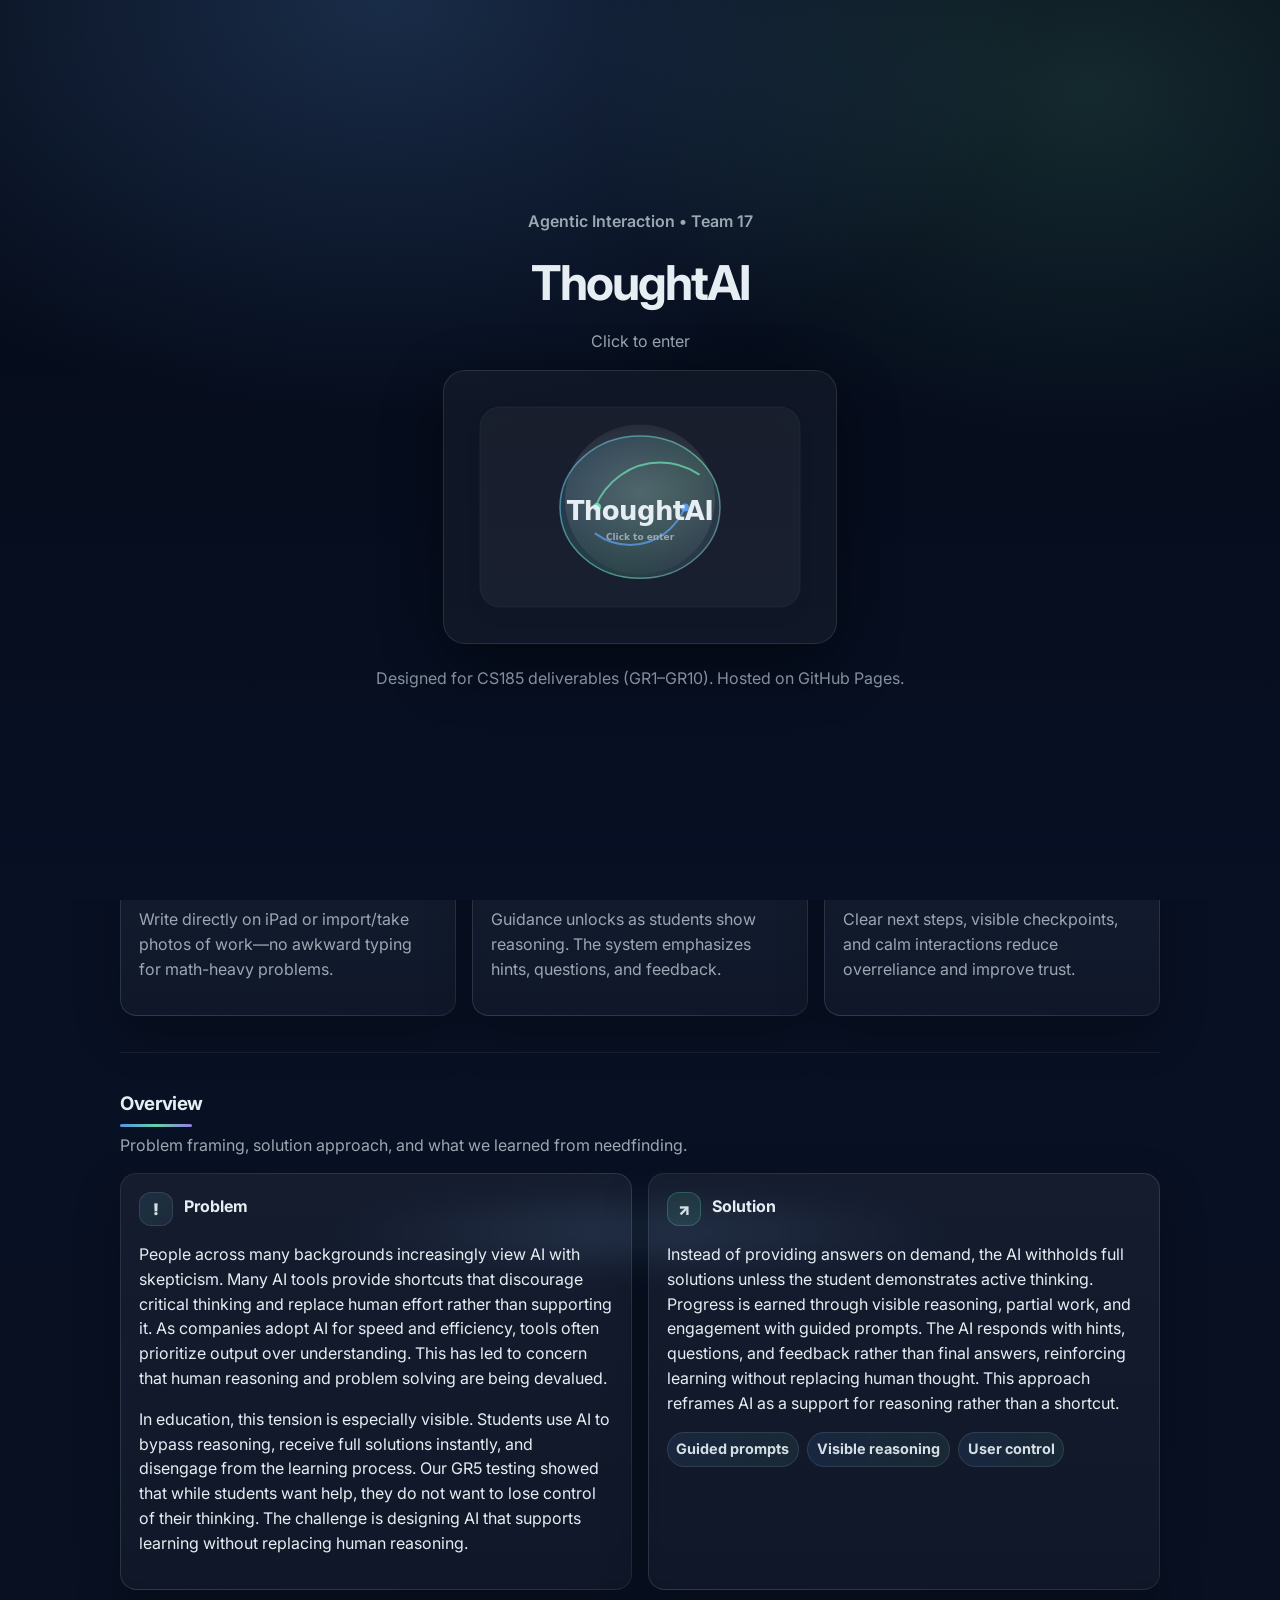
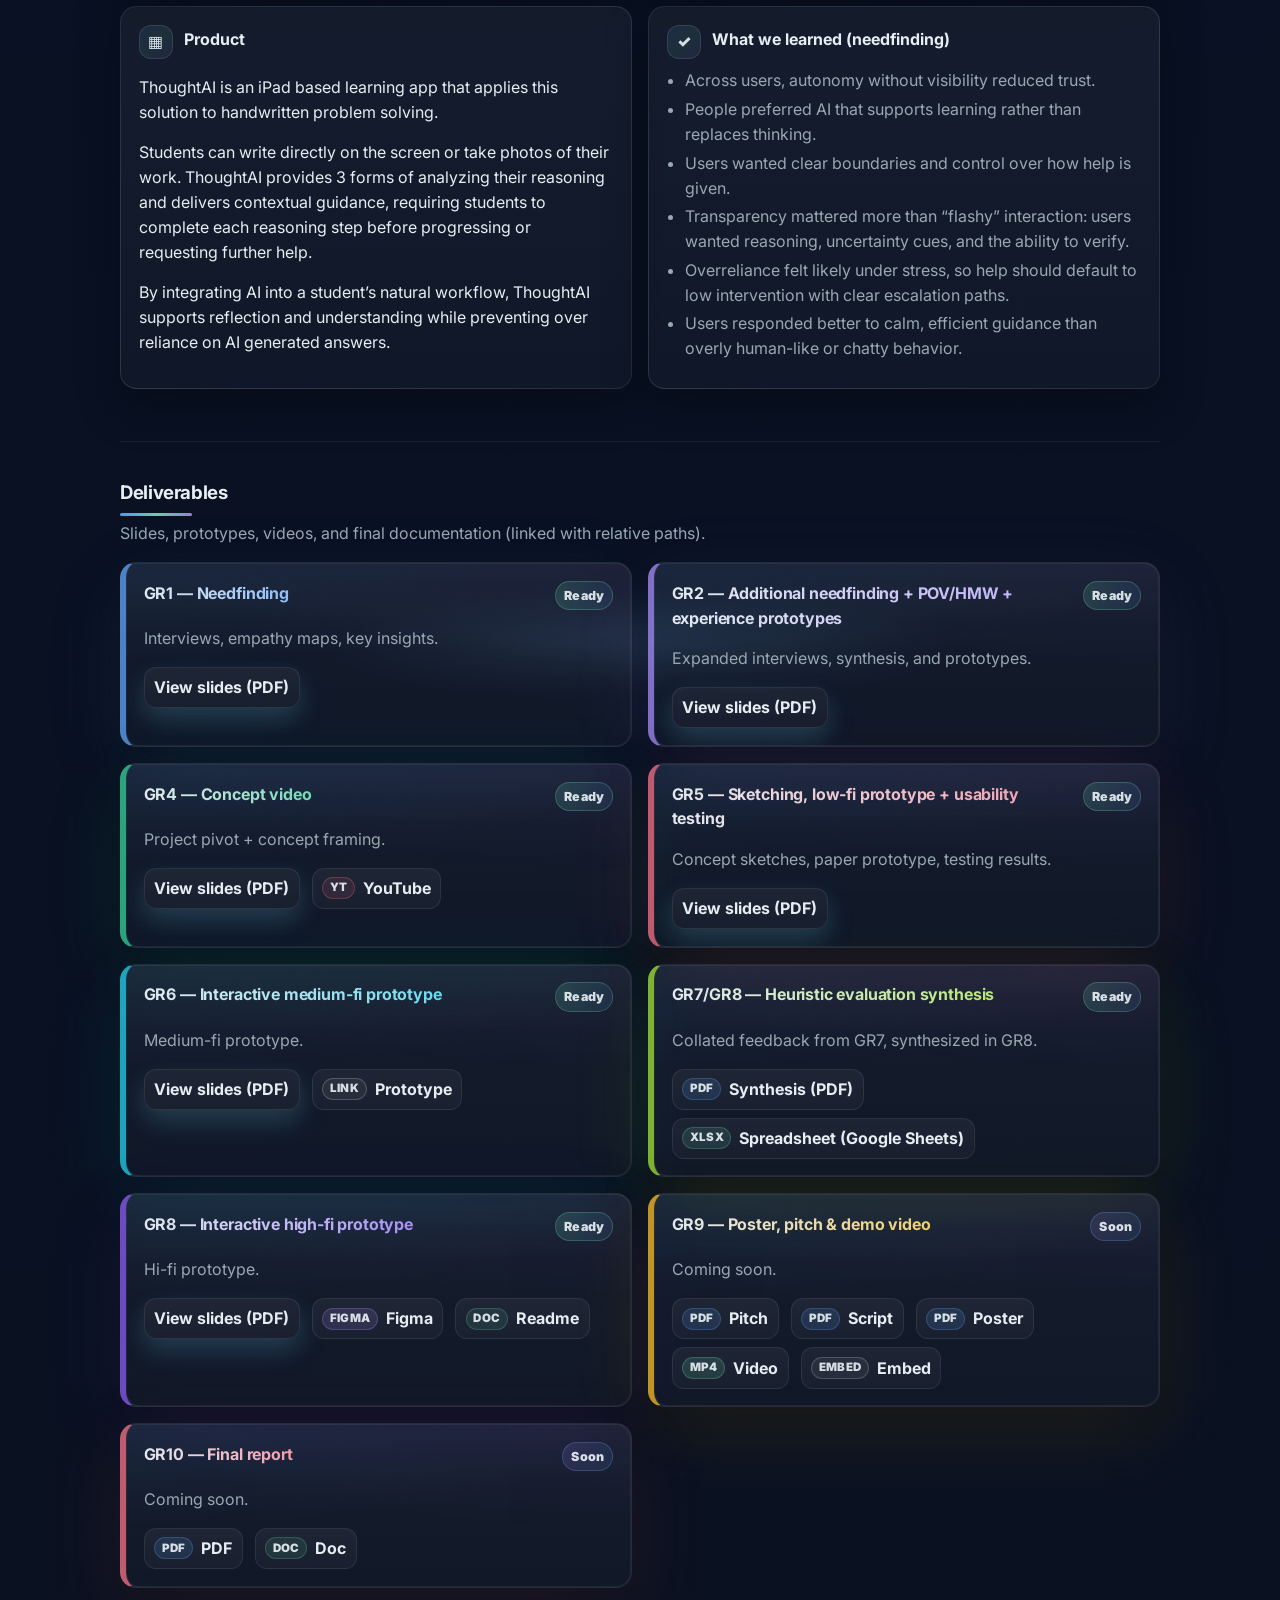
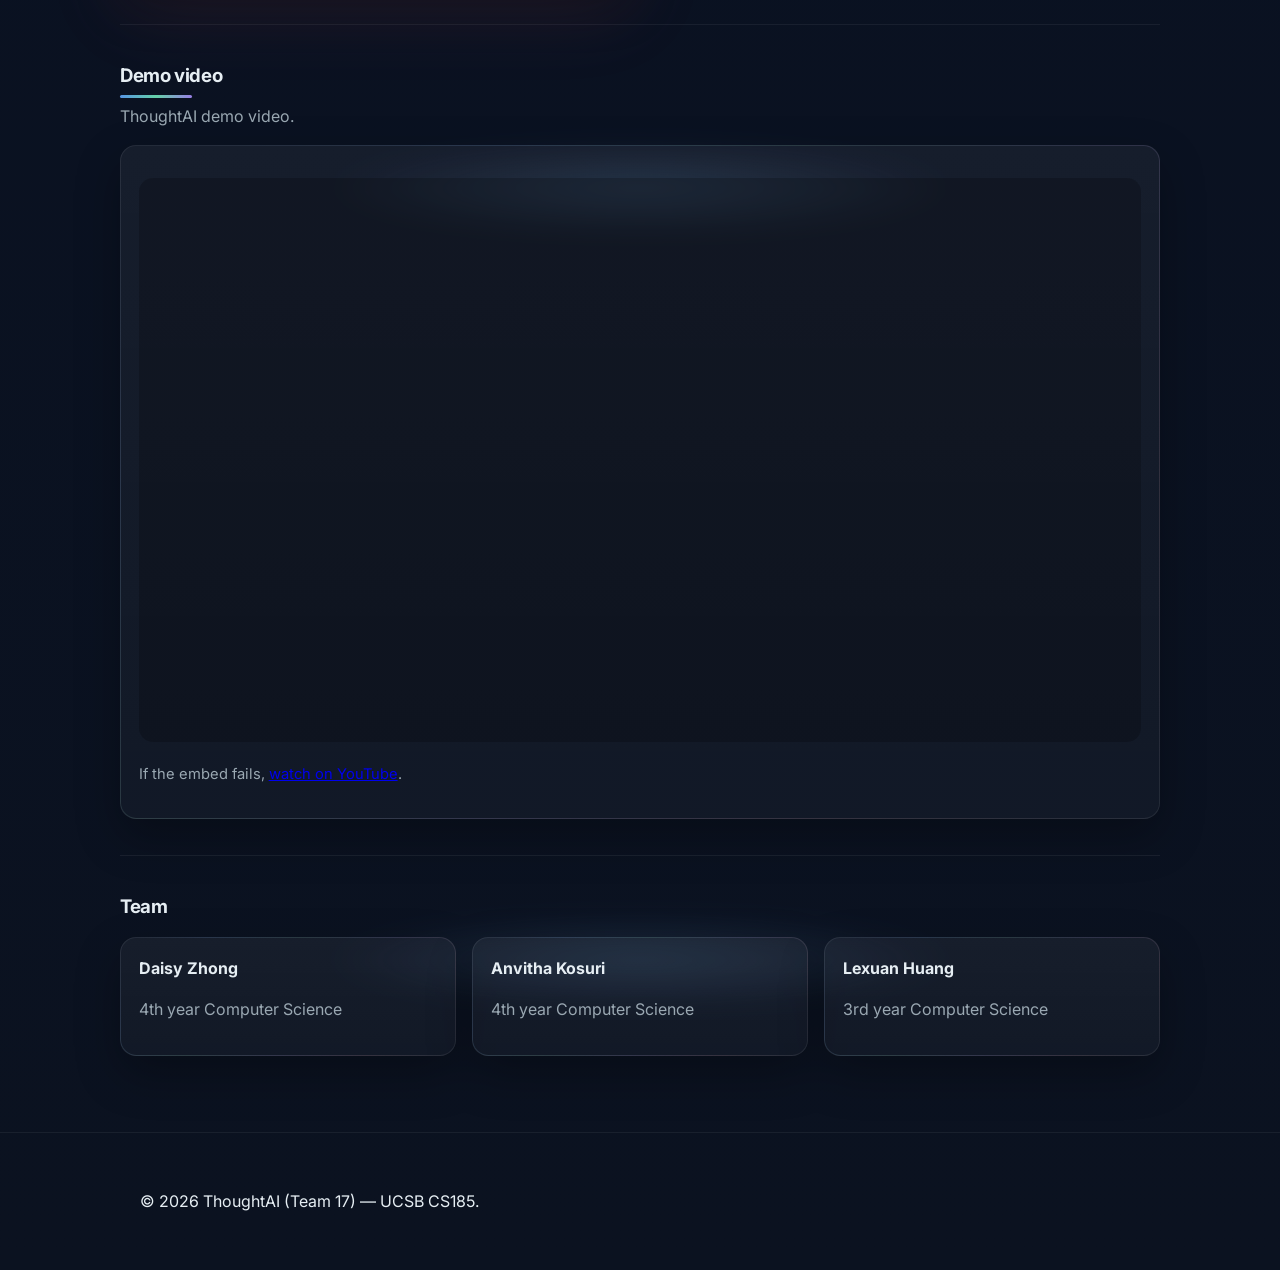
==== commit dc806136: "added demo video and links" ====
--- a/index.html
+++ b/index.html
@@ -26,9 +26,10 @@
       <a class="logo" href="#top" aria-label="ThoughtAI home">ThoughtAI</a>
       <nav class="nav">
         <a href="#overview">Overview</a>
+        <a href="#features">Key features</a>
         <a href="#deliverables">Deliverables</a>
+        <a href="#demo-video">Demo video</a>
         <a href="#team">Team</a>
-        <a href="#links">Links</a>
       </nav>
     </div>
   </header>
@@ -210,7 +211,7 @@
           </div>
           <p class="muted">Expanded interviews, synthesis, and prototypes.</p>
           <div class="links">
-            <a class="btn btn-view-slides" href="https://docs.google.com/presentation/d/1CuOZua4J1kDUw7StdjiP9on_pJ08F-g4msG1ZP2Azt0/edit?slide=id.g3c1fa0aa59b_0_0#slide=id.g3c1fa0aa59b_0_0" target="_blank" rel="noopener">View slides</a>
+            <a class="btn btn-view-slides" href="deliverables/GR2.pdf" target="_blank" rel="noopener">View slides (PDF)</a>
           </div>
         </article>
 
@@ -221,7 +222,7 @@
           </div>
           <p class="muted">Project pivot + concept framing.</p>
           <div class="links">
-            <a class="btn btn-view-slides" href="https://docs.google.com/presentation/d/1fJOVXM2m0dBIFv1YeGQss-tdcrzqQEIK-i4DpyvTQ9E/edit?slide=id.g3c45f335f2b_0_630#slide=id.g3c45f335f2b_0_630" target="_blank" rel="noopener">View slides</a>
+            <a class="btn btn-view-slides" href="deliverables/GR4.pdf" target="_blank" rel="noopener">View slides (PDF)</a>
             <a data-kind="YT" href="https://youtube.com/shorts/eweid24nivI?feature=shared" rel="noreferrer noopener" target="_blank">YouTube</a>
           </div>
         </article>
@@ -233,7 +234,7 @@
           </div>
           <p class="muted">Concept sketches, paper prototype, testing results.</p>
           <div class="links">
-            <a class="btn btn-view-slides" href="https://docs.google.com/presentation/d/12KqCe8YB3QBWq6oyZggo7rqPoxQj_GoN4KDsXhCIGOw/edit?slide=id.g3c7268ab346_0_0#slide=id.g3c7268ab346_0_0" target="_blank" rel="noopener">View slides</a>
+            <a class="btn btn-view-slides" href="deliverables/GR5.pdf" target="_blank" rel="noopener">View slides (PDF)</a>
           </div>
         </article>
 
@@ -244,7 +245,7 @@
           </div>
           <p class="muted">Medium-fi prototype.</p>
           <div class="links">
-            <a class="btn btn-view-slides" href="https://docs.google.com/presentation/d/1fBjxh_tRVZeN11Wgs_yHb5_cxTo3aOQSI5TIek7tz_A/edit?slide=id.g3bf2324682f_0_0#slide=id.g3bf2324682f_0_0" target="_blank" rel="noopener">View slides</a>
+            <a class="btn btn-view-slides" href="deliverables/GR6.pdf" target="_blank" rel="noopener">View slides (PDF)</a>
             <a data-kind="LINK" href="deliverables/GR6-prototype-link.html">Prototype</a>
           </div>
         </article>
@@ -256,8 +257,8 @@
           </div>
           <p class="muted">Collated feedback from GR7, synthesized in GR8.</p>
           <div class="links">
-            <a data-kind="PDF" href="deliverables/GR7-8-heuristic-synthesis.pdf">Synthesis</a>
-            <a data-kind="XLSX" href="deliverables/GR7-8-heuristic-synthesis.xlsx">Spreadsheet</a>
+            <a data-kind="PDF" href="deliverables/GR7-8-heuristic-synthesis.pdf">Synthesis (PDF)</a>
+            <a data-kind="XLSX" href="https://docs.google.com/spreadsheets/d/108tYTxwe1tjWKa-2j6oc-MJxt9WXCnAsN6wEvD-Hb6s/edit?gid=1916536935#gid=1916536935" target="_blank" rel="noopener">Spreadsheet (Google Sheets)</a>
           </div>
         </article>
 
@@ -268,7 +269,7 @@
           </div>
           <p class="muted">Hi-fi prototype.</p>
           <div class="links">
-            <a class="btn btn-view-slides" href="https://docs.google.com/presentation/d/1HtC4F8CxmafxJ3enDP1PBwbTzmkywWEXZF84RDSFc7c/edit?slide=id.g3c5723b7cf3_0_1261#slide=id.g3c5723b7cf3_0_1261" target="_blank" rel="noopener">View slides</a>
+            <a class="btn btn-view-slides" href="deliverables/GR8.pdf" target="_blank" rel="noopener">View slides (PDF)</a>
             <a data-kind="FIGMA" href="https://www.figma.com/design/cyCgAJYGy612MWPMXerbW9/ThoughtAI?node-id=0-1&p=f" rel="noreferrer noopener" target="_blank">Figma</a>
             <a data-kind="DOC" href="https://docs.google.com/document/d/1VAVI8iyTiMWJcufIeCyEmv0zfN8dpG8DJe1Fra4Yny0/edit?usp=sharing" rel="noreferrer noopener" target="_blank">Readme</a>
           </div>
@@ -301,18 +302,23 @@
           </div>
         </article>
       </div>
-
-      <details class="embed card">
-        <summary><strong>Concept video (embedded)</strong></summary>
+    </section>
+
+    <section id="demo-video" class="container section">
+      <header class="section-head">
+        <h3>Demo video</h3>
+        <p class="muted">ThoughtAI demo video.</p>
+      </header>
+      <div class="card">
         <div class="embed-frame">
           <iframe
-            title="ThoughtAI concept video (YouTube)"
-            src="https://www.youtube-nocookie.com/embed/eweid24nivI"
+            title="ThoughtAI demo video (YouTube)"
+            src="https://www.youtube-nocookie.com/embed/9PwTyxgD3cA"
             allow="accelerometer; autoplay; clipboard-write; encrypted-media; gyroscope; picture-in-picture; web-share"
             allowfullscreen></iframe>
         </div>
-        <p class="muted small">If the embed fails, use the YouTube link above.</p>
-      </details>
+        <p class="muted small">If the embed fails, <a href="https://www.youtube.com/watch?v=9PwTyxgD3cA" target="_blank" rel="noopener">watch on YouTube</a>.</p>
+      </div>
     </section>
 
     <section id="team" class="container section">
@@ -333,21 +339,6 @@
       </div>
     </section>
 
-    <section id="links" class="container section">
-      <h3>Project links</h3>
-      <div class="grid-2">
-        <div class="card">
-          <h4>Prototype</h4>
-          <p class="muted">
-            High-fi prototype and documentation.
-          </p>
-          <div class="links">
-            <a href="https://www.figma.com/design/cyCgAJYGy612MWPMXerbW9/ThoughtAI?node-id=0-1&p=f" rel="noreferrer noopener" target="_blank">Figma file</a>
-            <a href="https://docs.google.com/document/d/1VAVI8iyTiMWJcufIeCyEmv0zfN8dpG8DJe1Fra4Yny0/edit?usp=sharing" rel="noreferrer noopener" target="_blank">README doc</a>
-          </div>
-        </div>
-      </div>
-    </section>
   </main>
 
   <footer class="site-footer">
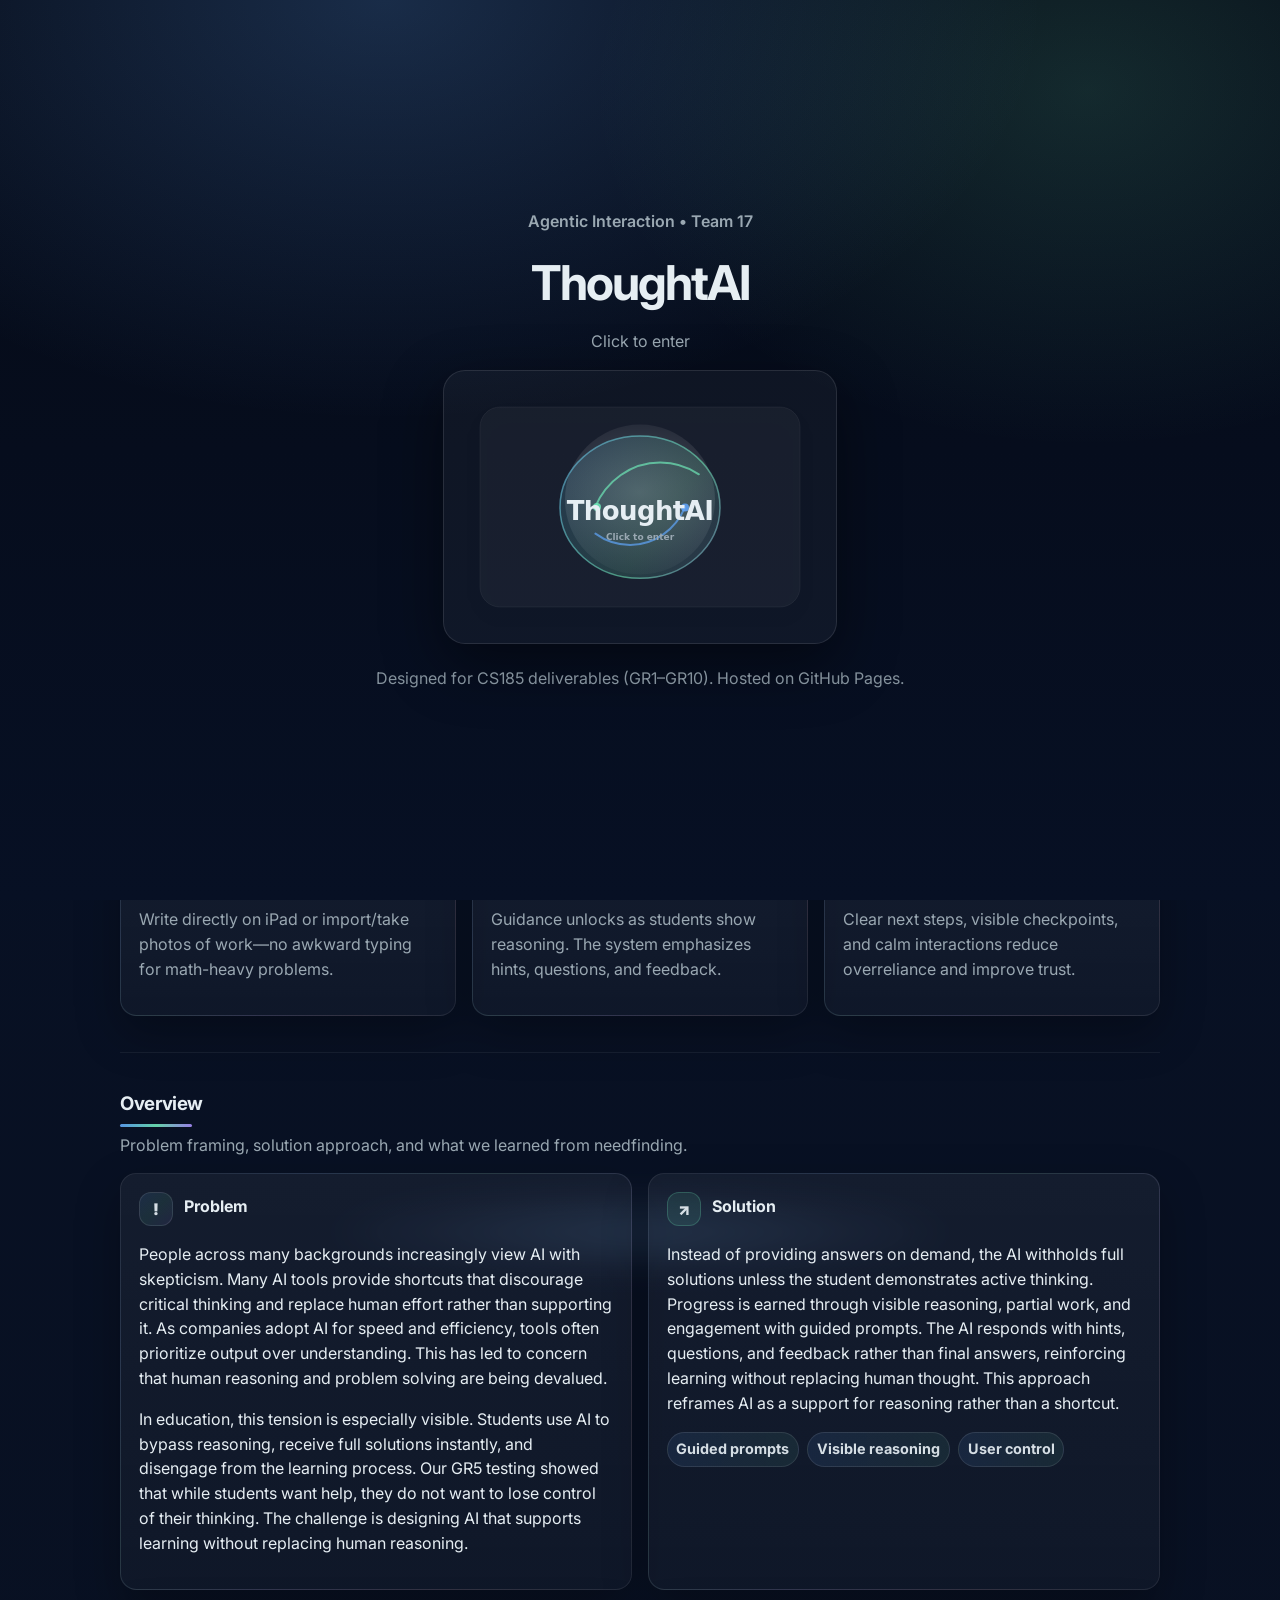
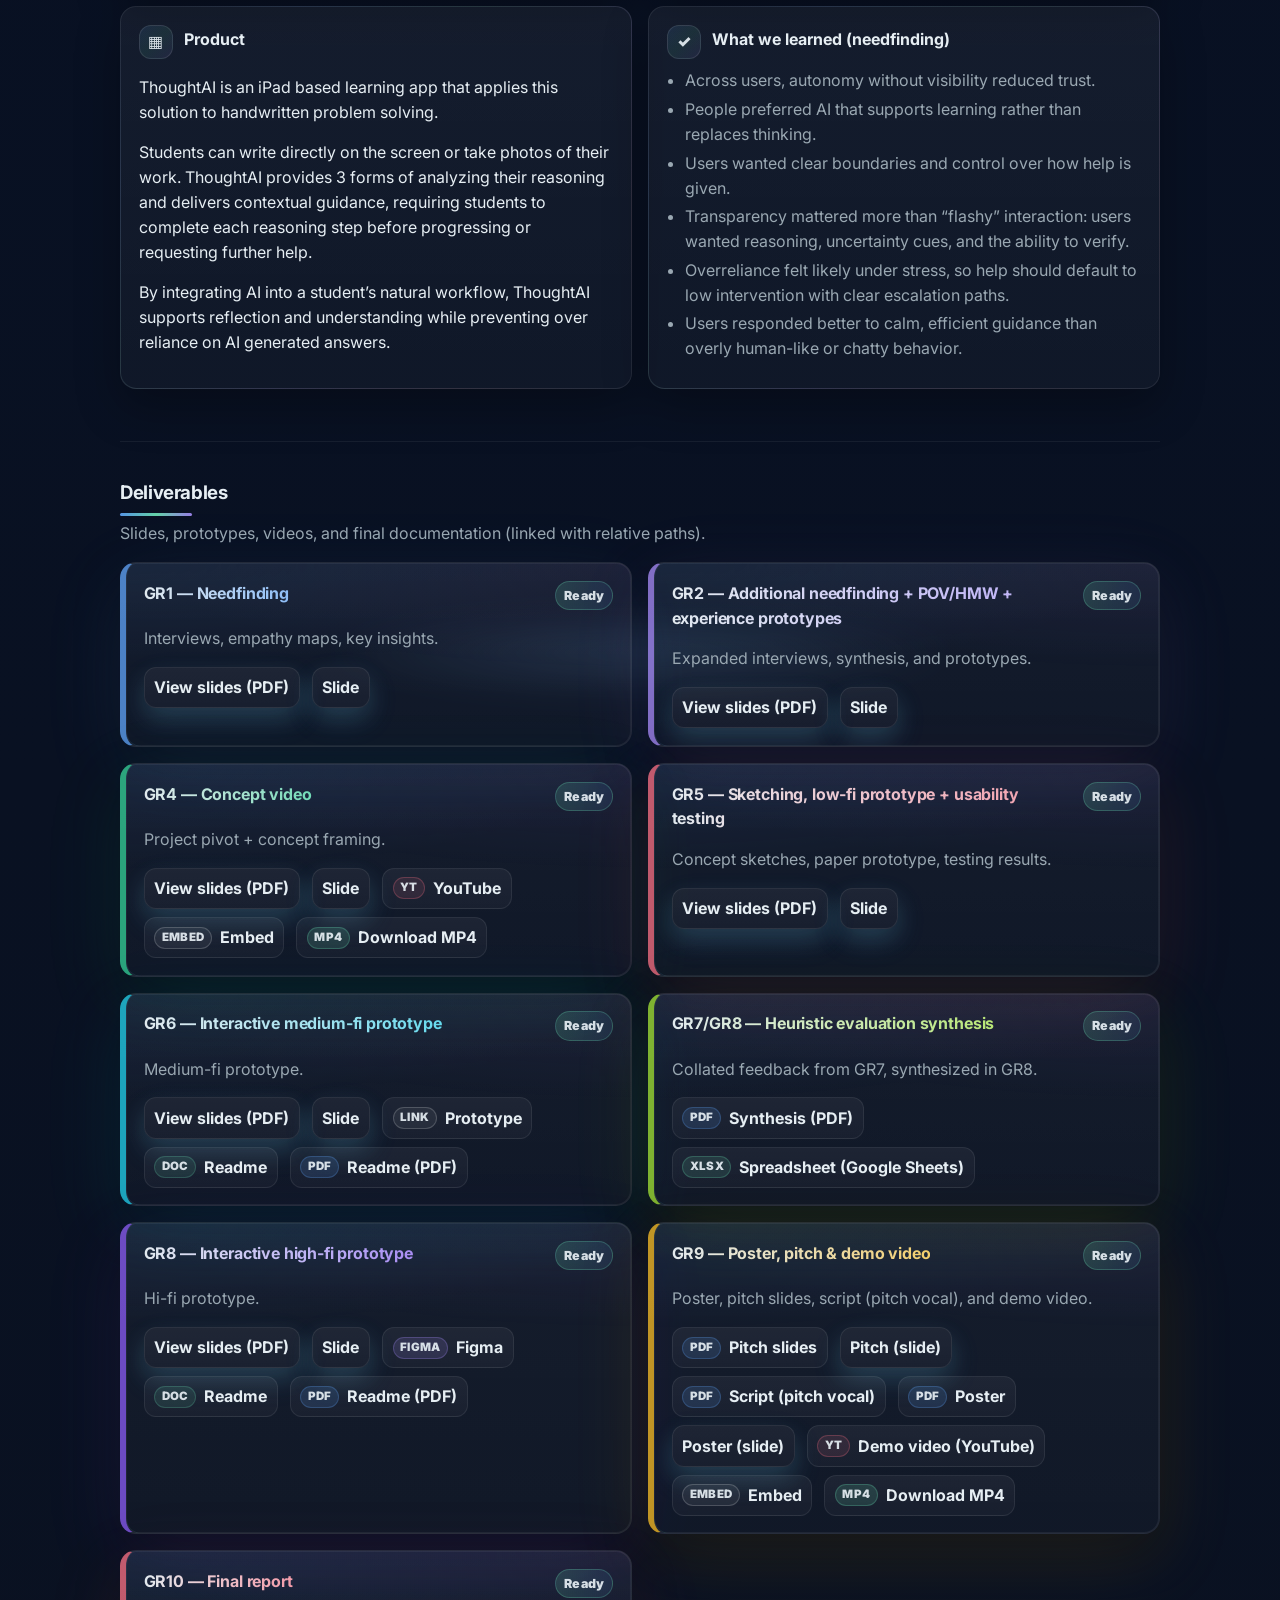
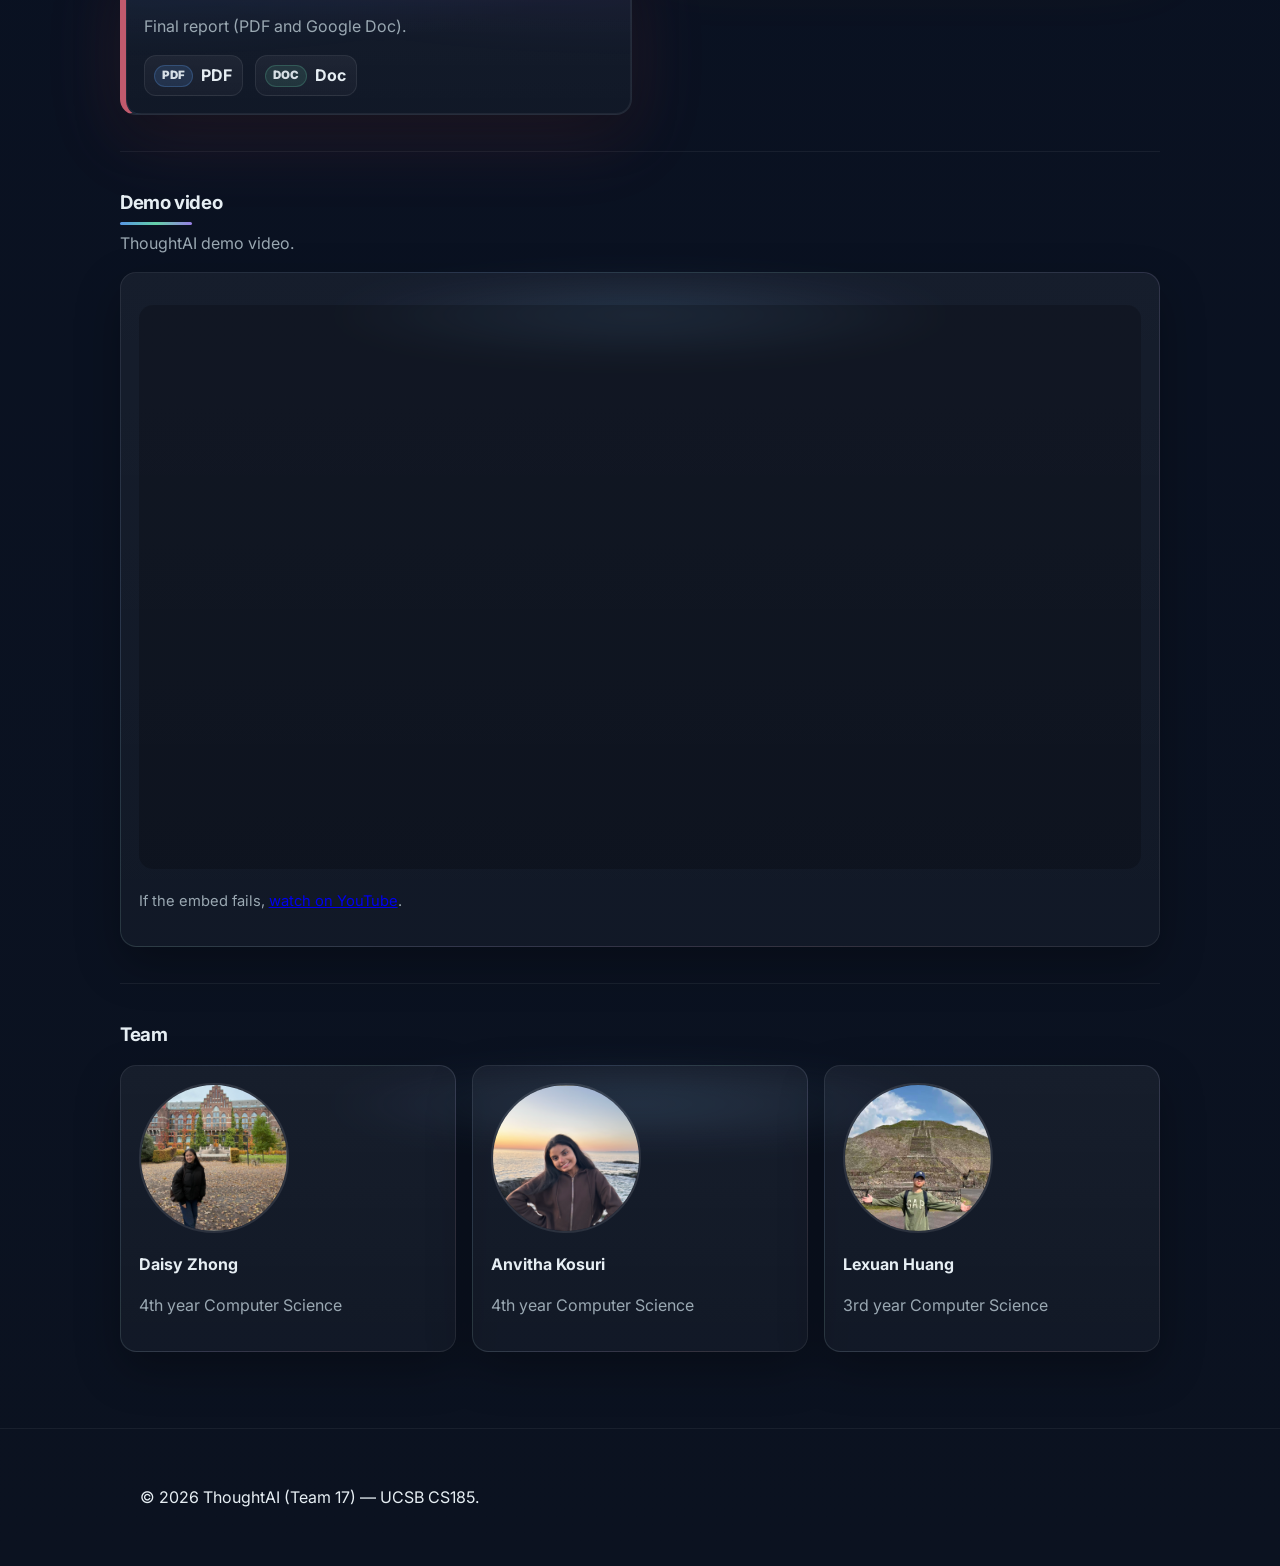
==== commit 94a13de6: "added GR9 and GR10" ====
--- a/index.html
+++ b/index.html
@@ -201,6 +201,7 @@
           <p class="muted">Interviews, empathy maps, key insights.</p>
           <div class="links">
             <a class="btn btn-view-slides" href="deliverables/GR1.pdf" target="_blank" rel="noopener">View slides (PDF)</a>
+            <a class="btn btn-view-slides" href="https://docs.google.com/presentation/d/1Xdoj3W-kBCm7fdHSSuFLPWKX2DxtvQr-hSPJJKayQaw/edit?slide=id.g3b9d400649f_0_296#slide=id.g3b9d400649f_0_296" target="_blank" rel="noopener">Slide</a>
           </div>
         </article>
 
@@ -212,6 +213,7 @@
           <p class="muted">Expanded interviews, synthesis, and prototypes.</p>
           <div class="links">
             <a class="btn btn-view-slides" href="deliverables/GR2.pdf" target="_blank" rel="noopener">View slides (PDF)</a>
+            <a class="btn btn-view-slides" href="https://docs.google.com/presentation/d/1CuOZua4J1kDUw7StdjiP9on_pJ08F-g4msG1ZP2Azt0/edit" target="_blank" rel="noopener">Slide</a>
           </div>
         </article>
 
@@ -223,7 +225,10 @@
           <p class="muted">Project pivot + concept framing.</p>
           <div class="links">
             <a class="btn btn-view-slides" href="deliverables/GR4.pdf" target="_blank" rel="noopener">View slides (PDF)</a>
+            <a class="btn btn-view-slides" href="https://docs.google.com/presentation/d/1fJOVXM2m0dBIFv1YeGQss-tdcrzqQEIK-i4DpyvTQ9E/edit?slide=id.g3c45f335f2b_0_630#slide=id.g3c45f335f2b_0_630" target="_blank" rel="noopener">Slide</a>
             <a data-kind="YT" href="https://youtube.com/shorts/eweid24nivI?feature=shared" rel="noreferrer noopener" target="_blank">YouTube</a>
+            <a data-kind="EMBED" href="deliverables/GR4-concept-video.html">Embed</a>
+            <a data-kind="MP4" href="deliverables/GR4-concept-video.mp4" target="_blank" rel="noopener">Download MP4</a>
           </div>
         </article>
 
@@ -235,6 +240,7 @@
           <p class="muted">Concept sketches, paper prototype, testing results.</p>
           <div class="links">
             <a class="btn btn-view-slides" href="deliverables/GR5.pdf" target="_blank" rel="noopener">View slides (PDF)</a>
+            <a class="btn btn-view-slides" href="https://docs.google.com/presentation/d/12KqCe8YB3QBWq6oyZggo7rqPoxQj_GoN4KDsXhCIGOw/edit" target="_blank" rel="noopener">Slide</a>
           </div>
         </article>
 
@@ -246,7 +252,10 @@
           <p class="muted">Medium-fi prototype.</p>
           <div class="links">
             <a class="btn btn-view-slides" href="deliverables/GR6.pdf" target="_blank" rel="noopener">View slides (PDF)</a>
+            <a class="btn btn-view-slides" href="https://docs.google.com/presentation/d/1fBjxh_tRVZeN11Wgs_yHb5_cxTo3aOQSI5TIek7tz_A/edit" target="_blank" rel="noopener">Slide</a>
             <a data-kind="LINK" href="deliverables/GR6-prototype-link.html">Prototype</a>
+            <a data-kind="DOC" href="https://docs.google.com/document/d/1VAVI8iyTiMWJcufIeCyEmv0zfN8dpG8DJe1Fra4Yny0/edit?usp=sharing" target="_blank" rel="noopener">Readme</a>
+            <a data-kind="PDF" href="deliverables/thoughtai-readme.pdf" target="_blank" rel="noopener">Readme (PDF)</a>
           </div>
         </article>
 
@@ -270,35 +279,40 @@
           <p class="muted">Hi-fi prototype.</p>
           <div class="links">
             <a class="btn btn-view-slides" href="deliverables/GR8.pdf" target="_blank" rel="noopener">View slides (PDF)</a>
+            <a class="btn btn-view-slides" href="https://docs.google.com/presentation/d/1HtC4F8CxmafxJ3enDP1PBwbTzmkywWEXZF84RDSFc7c/edit" target="_blank" rel="noopener">Slide</a>
             <a data-kind="FIGMA" href="https://www.figma.com/design/cyCgAJYGy612MWPMXerbW9/ThoughtAI?node-id=0-1&p=f" rel="noreferrer noopener" target="_blank">Figma</a>
             <a data-kind="DOC" href="https://docs.google.com/document/d/1VAVI8iyTiMWJcufIeCyEmv0zfN8dpG8DJe1Fra4Yny0/edit?usp=sharing" rel="noreferrer noopener" target="_blank">Readme</a>
+            <a data-kind="PDF" href="deliverables/thoughtai-readme.pdf" target="_blank" rel="noopener">Readme (PDF)</a>
           </div>
         </article>
 
         <article class="deliverable card" data-accent="amber">
           <div class="deliverable-top">
             <h4>GR9 — Poster, pitch &amp; demo video</h4>
-            <span class="badge badge-soon">Soon</span>
-          </div>
-          <p class="muted">Coming soon.</p>
-          <div class="links">
-            <a data-kind="PDF" href="deliverables/GR9-pitch.pdf">Pitch</a>
-            <a data-kind="PDF" href="deliverables/GR9-script.pdf">Script</a>
-            <a data-kind="PDF" href="deliverables/GR9-poster.pdf">Poster</a>
-            <a data-kind="MP4" href="deliverables/GR9-demo-video.mp4">Video</a>
+            <span class="badge badge-ready">Ready</span>
+          </div>
+          <p class="muted">Poster, pitch slides, script (pitch vocal), and demo video.</p>
+          <div class="links">
+            <a data-kind="PDF" href="deliverables/GR9-pitch.pdf" target="_blank" rel="noopener">Pitch slides</a>
+            <a class="btn btn-view-slides" href="https://docs.google.com/presentation/d/1-5s8_hjNbp6EqbfSQ_Oa3KsYmqqJw0c2oz53HNivp4o/edit?slide=id.g3cf5642bebd_2_2#slide=id.g3cf5642bebd_2_2" target="_blank" rel="noopener">Pitch (slide)</a>
+            <a data-kind="PDF" href="deliverables/GR9-script.pdf" target="_blank" rel="noopener">Script (pitch vocal)</a>
+            <a data-kind="PDF" href="deliverables/GR9-poster.pdf" target="_blank" rel="noopener">Poster</a>
+            <a class="btn btn-view-slides" href="https://docs.google.com/presentation/d/1KySOQWwyFMY_8920DdwXSCRANIFn8Z2Wq6-2pe3svjI/edit" target="_blank" rel="noopener">Poster (slide)</a>
+            <a data-kind="YT" href="https://www.youtube.com/watch?v=9PwTyxgD3cA" target="_blank" rel="noopener">Demo video (YouTube)</a>
             <a data-kind="EMBED" href="deliverables/GR9-demo-video.html">Embed</a>
+            <a data-kind="MP4" href="deliverables/GR9-demo-video.mp4" target="_blank" rel="noopener">Download MP4</a>
           </div>
         </article>
 
         <article class="deliverable card" data-accent="red">
           <div class="deliverable-top">
             <h4>GR10 — Final report</h4>
-            <span class="badge badge-soon">Soon</span>
-          </div>
-          <p class="muted">Coming soon.</p>
-          <div class="links">
-            <a data-kind="PDF" href="deliverables/GR10-final-report.pdf">PDF</a>
-            <a data-kind="DOC" href="deliverables/GR10-final-report.html">Doc</a>
+            <span class="badge badge-ready">Ready</span>
+          </div>
+          <p class="muted">Final report (PDF and Google Doc).</p>
+          <div class="links">
+            <a data-kind="PDF" href="deliverables/GR10-final-report.pdf" target="_blank" rel="noopener">PDF</a>
+            <a data-kind="DOC" href="https://docs.google.com/document/d/1llBvQYwq9qJRUhEGs1C72tp1wcMdO5homolLvxex8i0/edit?tab=t.0#heading=h.hdh8qy8f6v1y" target="_blank" rel="noopener">Doc</a>
           </div>
         </article>
       </div>
@@ -325,14 +339,17 @@
       <h3>Team</h3>
       <div class="grid-3">
         <div class="card">
+          <img src="assets/daisy-zhong.png" alt="Daisy Zhong" class="team-photo" width="150" height="150" />
           <h4>Daisy Zhong</h4>
           <p class="muted">4th year Computer Science</p>
         </div>
         <div class="card">
+          <img src="assets/anvitha-kosuri.png" alt="Anvitha Kosuri" class="team-photo" width="150" height="150" />
           <h4>Anvitha Kosuri</h4>
           <p class="muted">4th year Computer Science</p>
         </div>
         <div class="card">
+          <img src="assets/lexuan-huang.png" alt="Lexuan Huang" class="team-photo" width="150" height="150" />
           <h4>Lexuan Huang</h4>
           <p class="muted">3rd year Computer Science</p>
         </div>
--- a/styles.css
+++ b/styles.css
@@ -101,10 +101,12 @@
 .nav a:nth-child(2){ box-shadow: inset 0 -1px 0 rgba(110,231,183,0.0); }
 .nav a:nth-child(3){ box-shadow: inset 0 -1px 0 rgba(167,139,250,0.0); }
 .nav a:nth-child(4){ box-shadow: inset 0 -1px 0 rgba(251,113,133,0.0); }
+.nav a:nth-child(5){ box-shadow: inset 0 -1px 0 rgba(96,165,250,0.0); }
 .nav a:nth-child(1):hover{ box-shadow: inset 0 -2px 0 rgba(96,165,250,0.55); }
 .nav a:nth-child(2):hover{ box-shadow: inset 0 -2px 0 rgba(110,231,183,0.55); }
 .nav a:nth-child(3):hover{ box-shadow: inset 0 -2px 0 rgba(167,139,250,0.55); }
 .nav a:nth-child(4):hover{ box-shadow: inset 0 -2px 0 rgba(251,113,133,0.55); }
+.nav a:nth-child(5):hover{ box-shadow: inset 0 -2px 0 rgba(96,165,250,0.55); }
 
 .hero { padding: 4.25rem 0 2.75rem; text-align: center; position: relative; }
 .hero::after{
@@ -405,6 +407,15 @@
 .grid-2 { display: grid; grid-template-columns: 1fr; gap: 1rem; margin: 1rem 0; }
 .grid-3 { display: grid; grid-template-columns: 1fr; gap: 1rem; }
 
+.team-photo {
+  width: 150px;
+  height: 150px;
+  object-fit: cover;
+  border-radius: 50%;
+  margin-bottom: 0.75rem;
+  border: 2px solid rgba(255, 255, 255, 0.1);
+}
+
 .bullets { margin: 0; padding-left: 1.15rem; color: var(--muted); }
 .bullets li { margin: 0.25rem 0; }
 
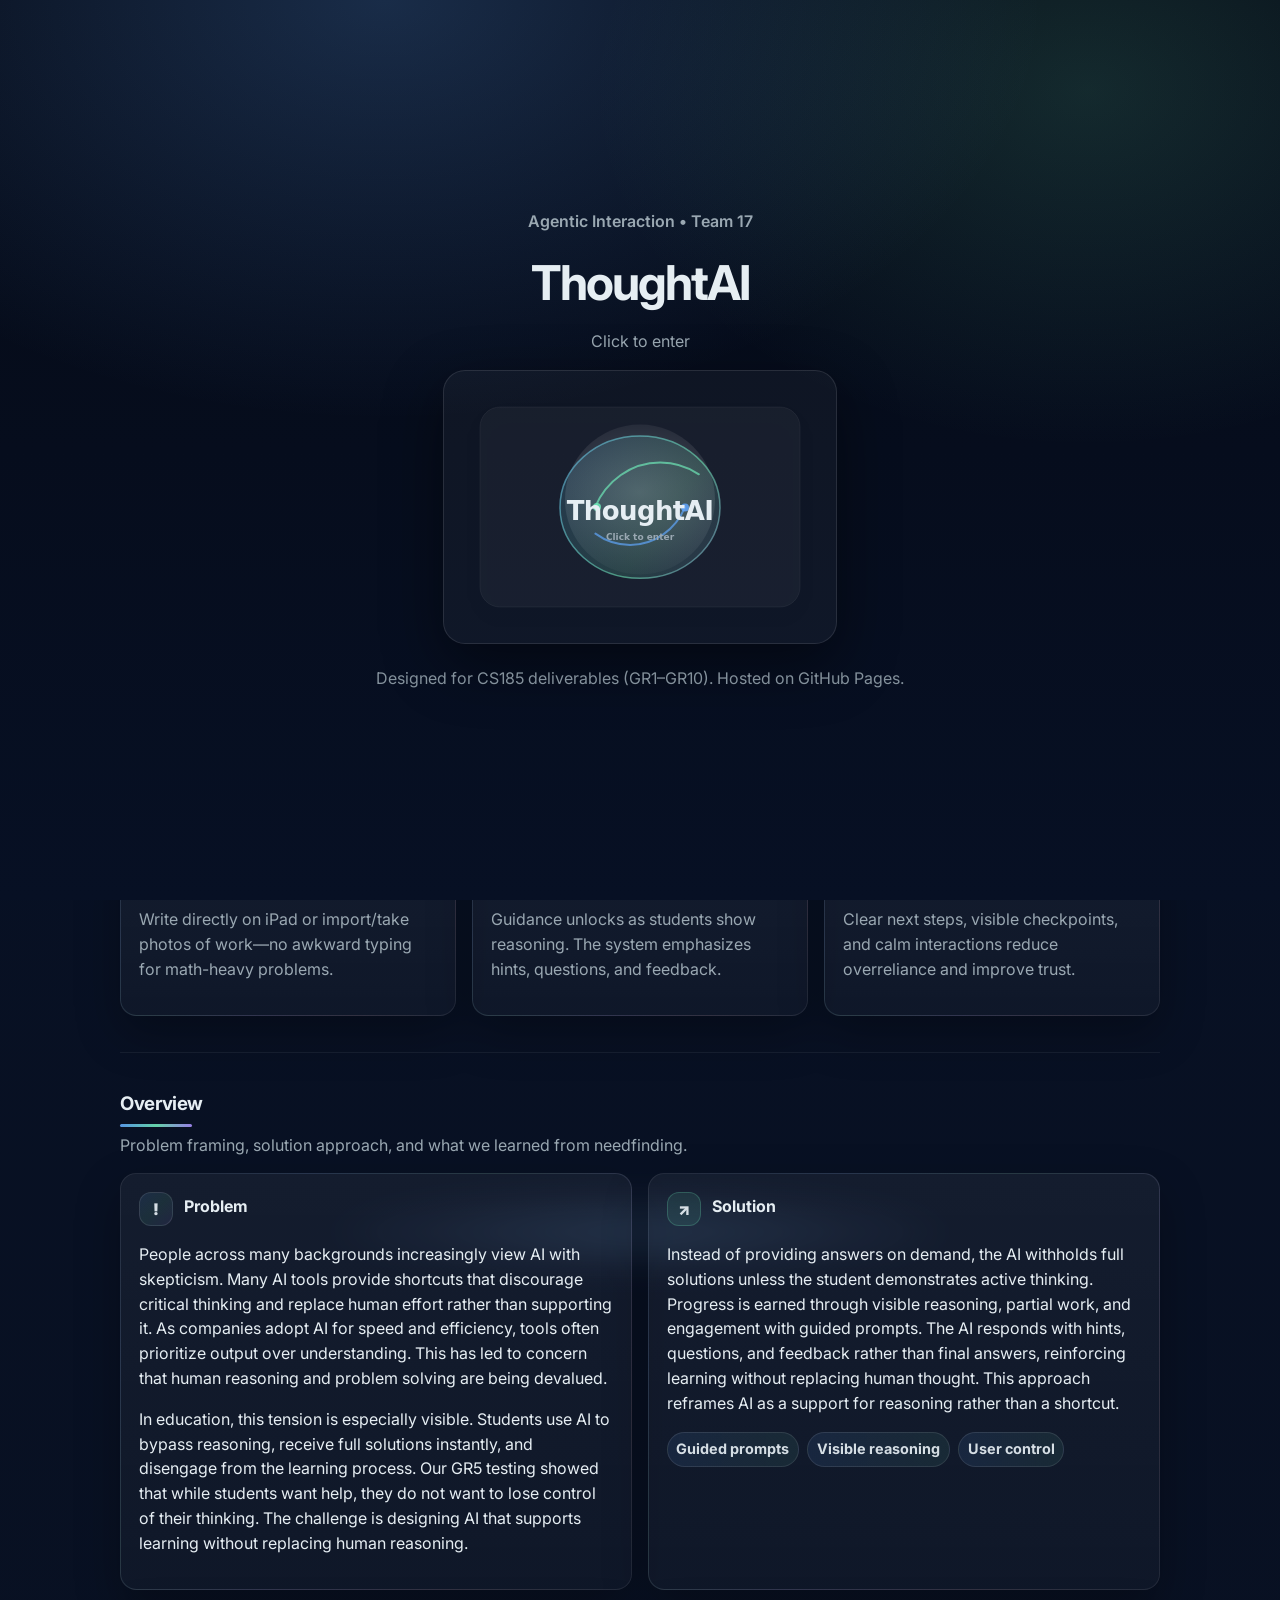
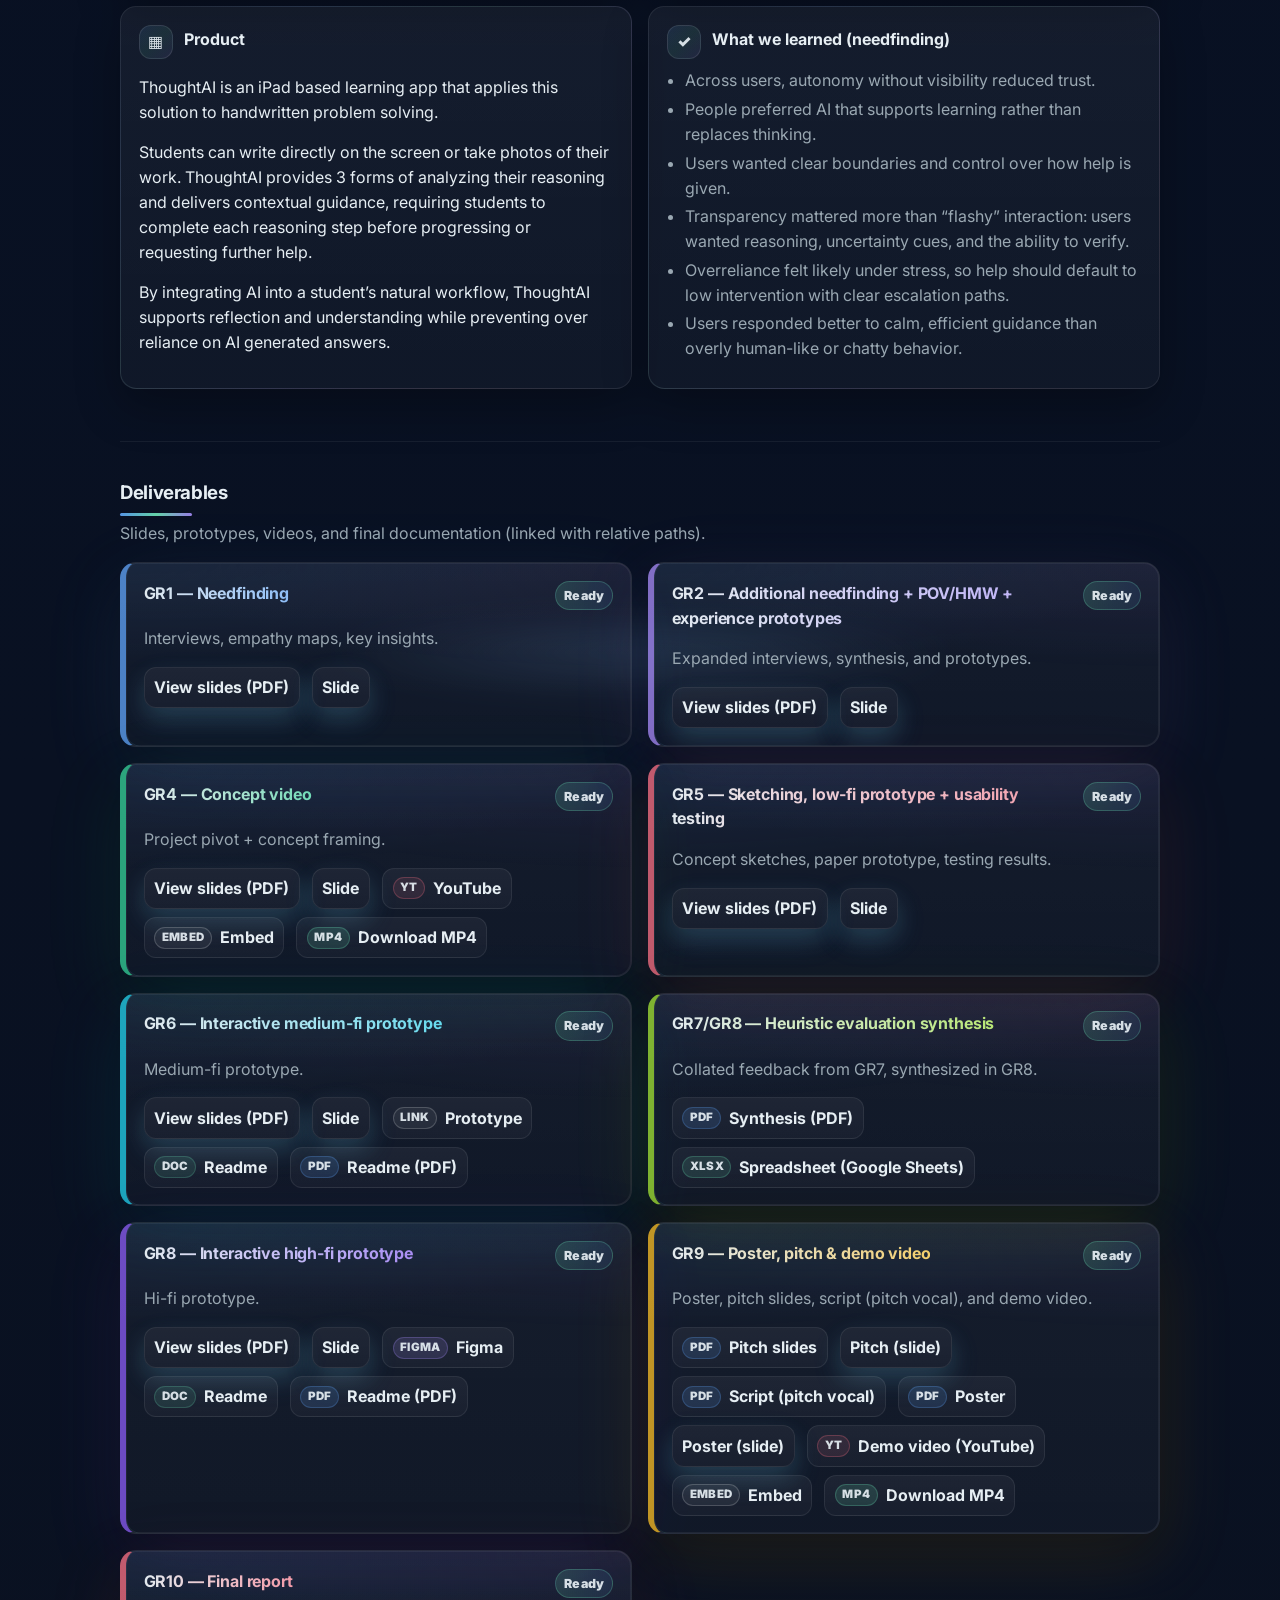
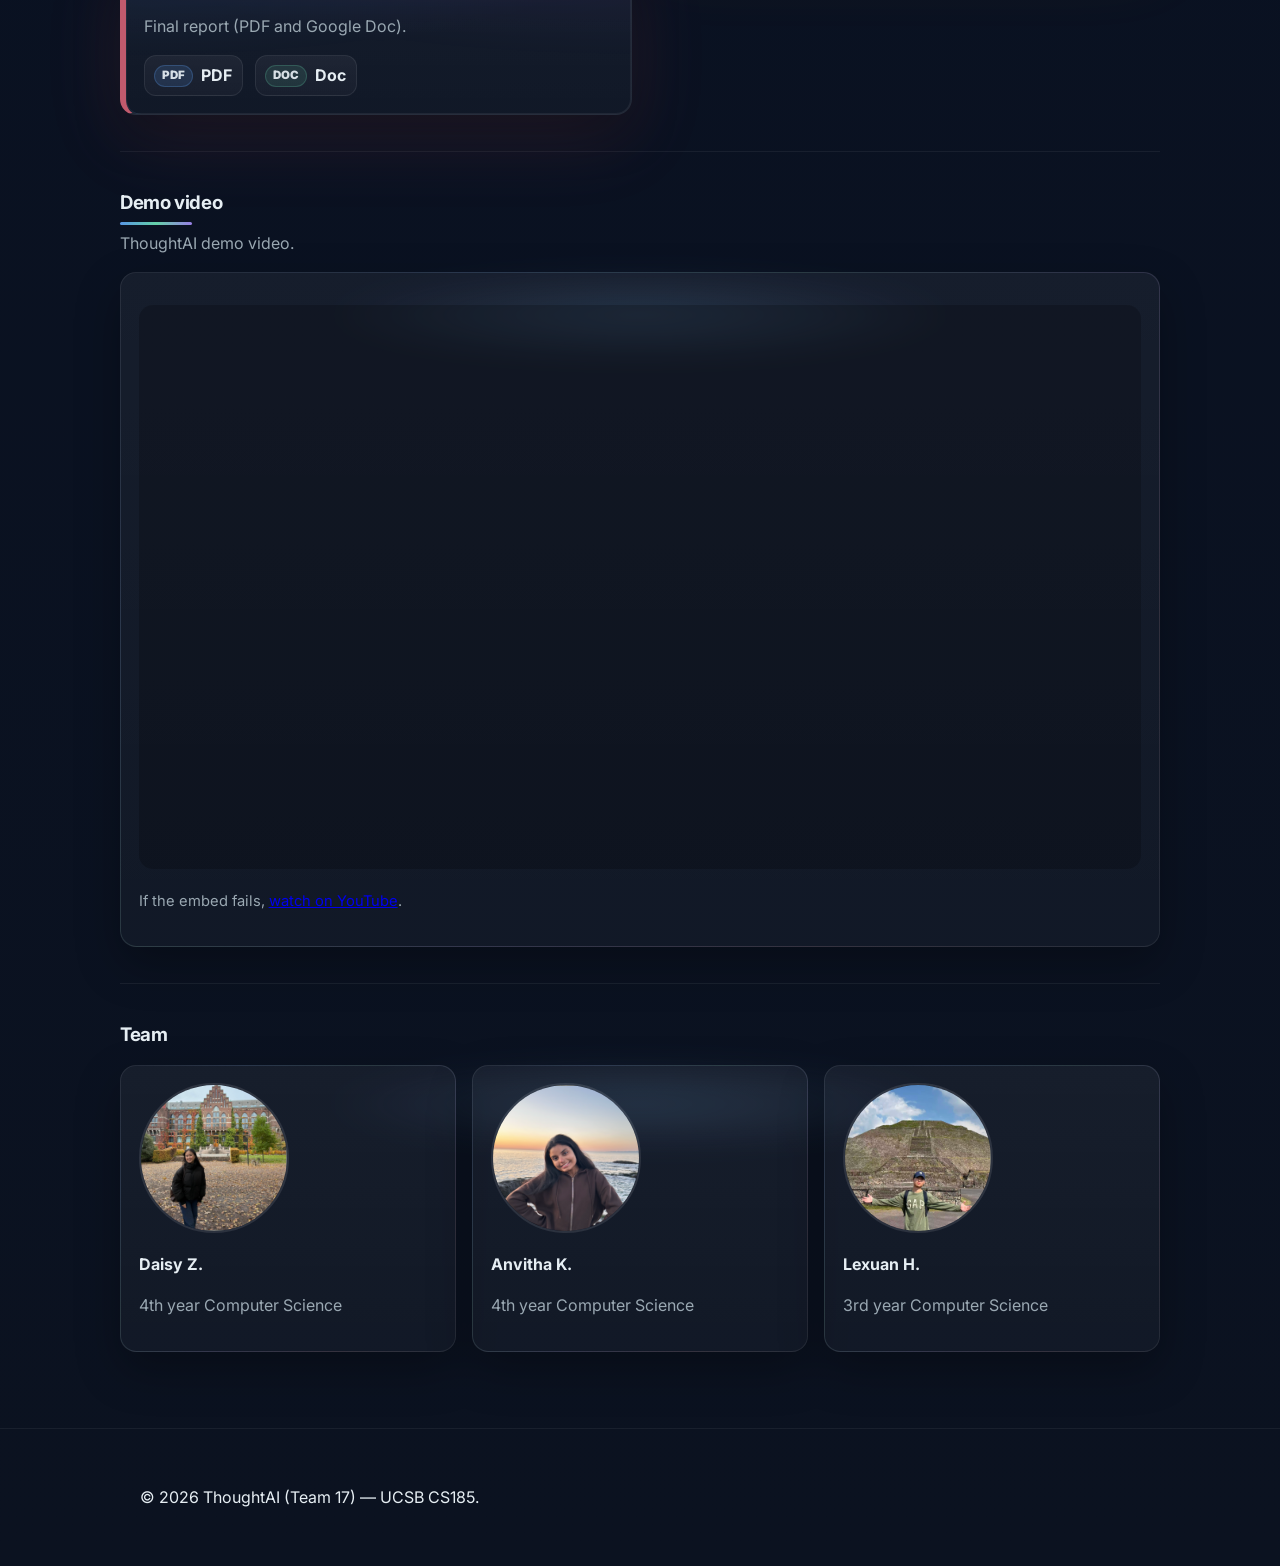
==== commit 236cff4a: "fixed download" ====
--- a/index.html
+++ b/index.html
@@ -228,7 +228,7 @@
             <a class="btn btn-view-slides" href="https://docs.google.com/presentation/d/1fJOVXM2m0dBIFv1YeGQss-tdcrzqQEIK-i4DpyvTQ9E/edit?slide=id.g3c45f335f2b_0_630#slide=id.g3c45f335f2b_0_630" target="_blank" rel="noopener">Slide</a>
             <a data-kind="YT" href="https://youtube.com/shorts/eweid24nivI?feature=shared" rel="noreferrer noopener" target="_blank">YouTube</a>
             <a data-kind="EMBED" href="deliverables/GR4-concept-video.html">Embed</a>
-            <a data-kind="MP4" href="deliverables/GR4-concept-video.mp4" target="_blank" rel="noopener">Download MP4</a>
+            <a data-kind="MP4" href="https://drive.google.com/file/d/1mkwL6pJyeBqW0J7_C9exoGdtBFBzpVl8/view?usp=sharing" target="_blank" rel="noopener">Download MP4</a>
           </div>
         </article>
 
@@ -300,7 +300,7 @@
             <a class="btn btn-view-slides" href="https://docs.google.com/presentation/d/1KySOQWwyFMY_8920DdwXSCRANIFn8Z2Wq6-2pe3svjI/edit" target="_blank" rel="noopener">Poster (slide)</a>
             <a data-kind="YT" href="https://www.youtube.com/watch?v=9PwTyxgD3cA" target="_blank" rel="noopener">Demo video (YouTube)</a>
             <a data-kind="EMBED" href="deliverables/GR9-demo-video.html">Embed</a>
-            <a data-kind="MP4" href="deliverables/GR9-demo-video.mp4" target="_blank" rel="noopener">Download MP4</a>
+            <a data-kind="MP4" href="https://drive.google.com/file/d/1o9csP4ILkXJWA8IU-wv7yfMGlkU3eERl/view?usp=sharing" target="_blank" rel="noopener">Download MP4</a>
           </div>
         </article>
 
@@ -340,17 +340,17 @@
       <div class="grid-3">
         <div class="card">
           <img src="assets/daisy-zhong.png" alt="Daisy Zhong" class="team-photo" width="150" height="150" />
-          <h4>Daisy Zhong</h4>
+          <h4>Daisy Z.</h4>
           <p class="muted">4th year Computer Science</p>
         </div>
         <div class="card">
           <img src="assets/anvitha-kosuri.png" alt="Anvitha Kosuri" class="team-photo" width="150" height="150" />
-          <h4>Anvitha Kosuri</h4>
+          <h4>Anvitha K.</h4>
           <p class="muted">4th year Computer Science</p>
         </div>
         <div class="card">
           <img src="assets/lexuan-huang.png" alt="Lexuan Huang" class="team-photo" width="150" height="150" />
-          <h4>Lexuan Huang</h4>
+          <h4>Lexuan H.</h4>
           <p class="muted">3rd year Computer Science</p>
         </div>
       </div>
